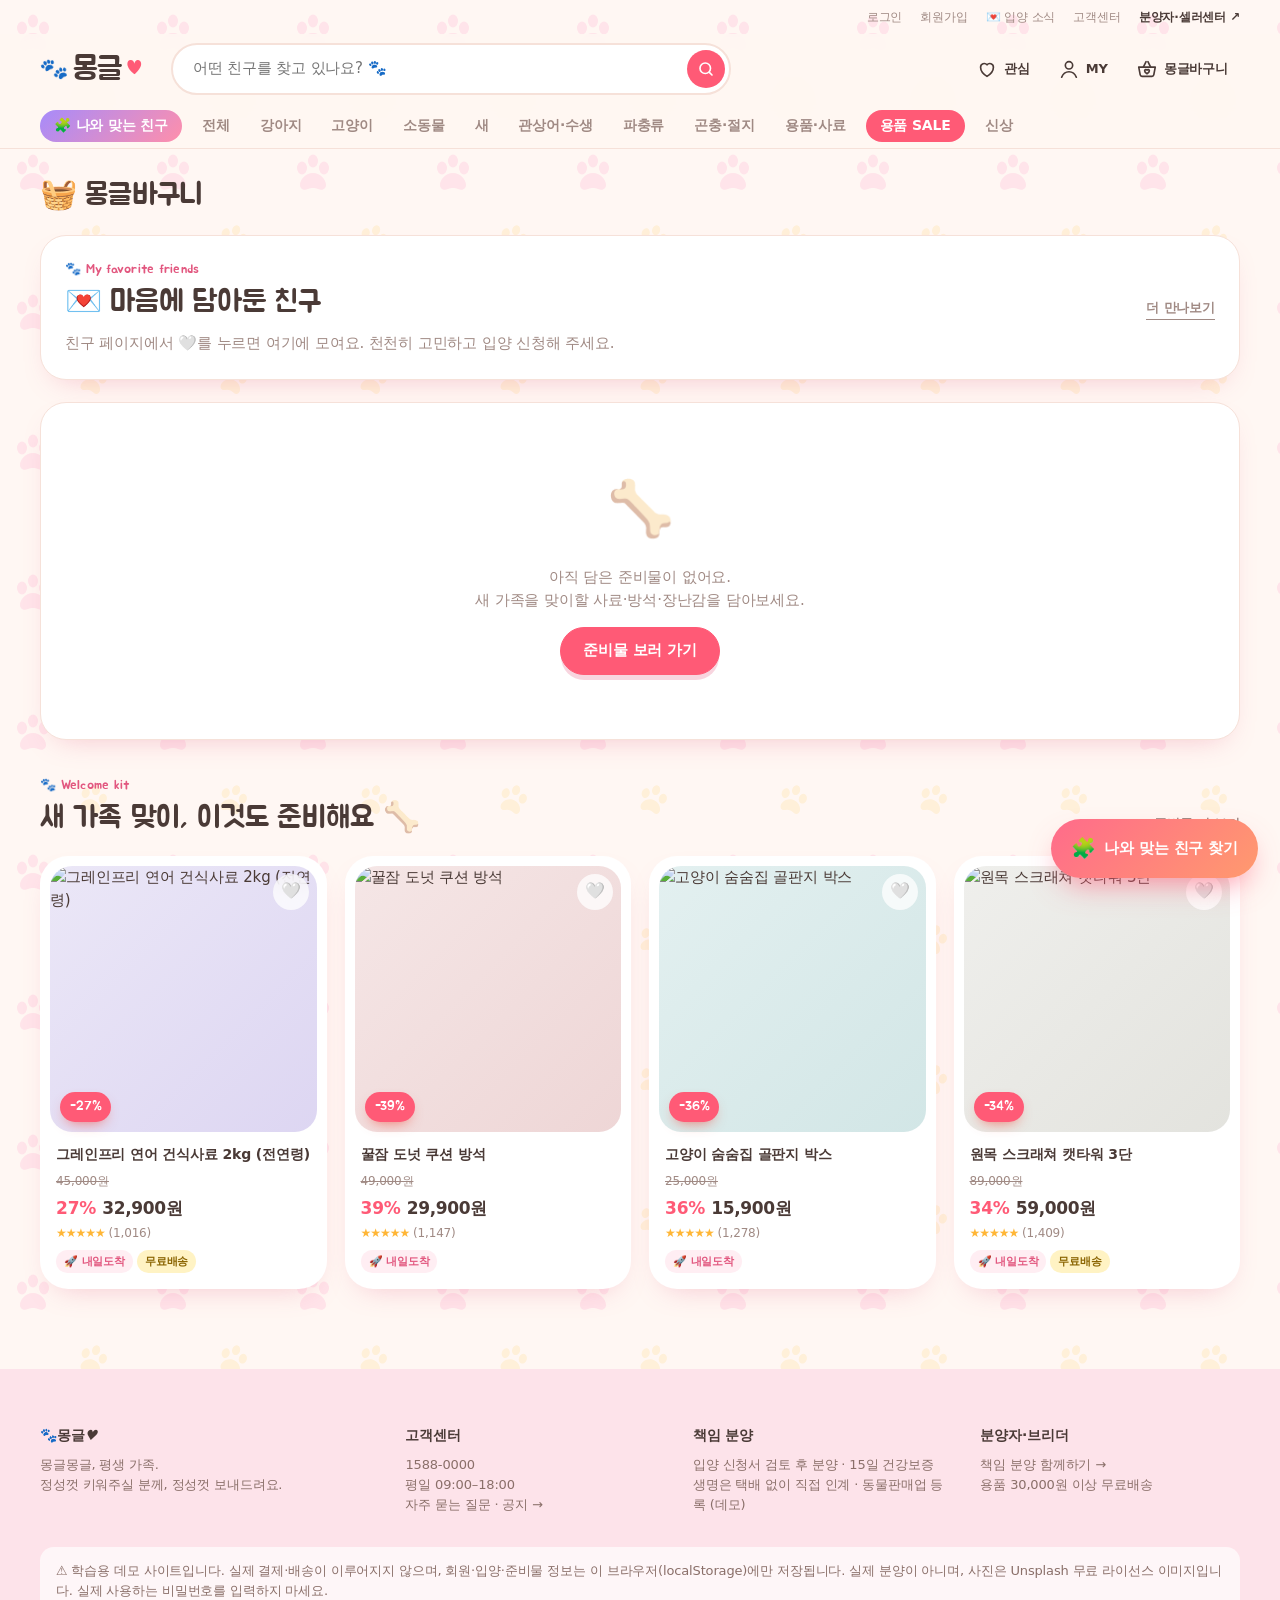
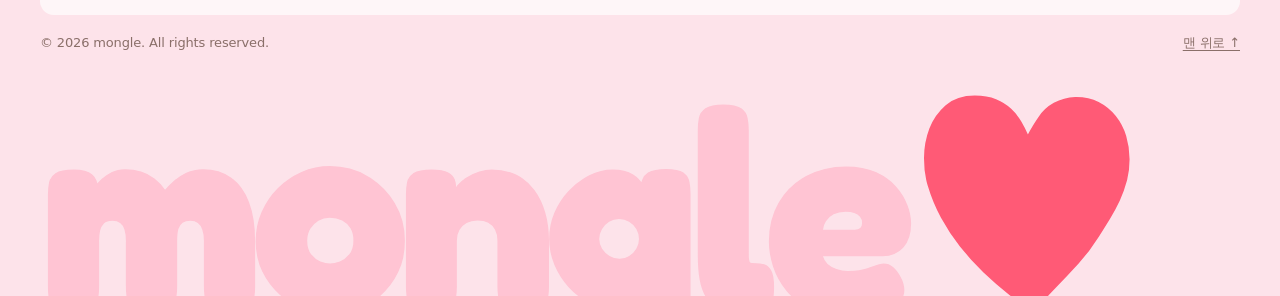
==== cart.html @ 53e582a4 "Reprice all pets within realistic market ranges and explain fees - Set every pet's fee inside a typi" ====
<!doctype html>
<html lang="ko">
<head>
  <meta charset="utf-8">
  <meta name="viewport" content="width=device-width, initial-scale=1">
  <title>몽글바구니 | 몽글</title>
  <meta name="description" content="몽글 — 정성껏 키워주실 가족을 찾는 책임 분양. 건강검진·15일 건강보증, 직접 만나 인계해요.">
  <meta name="theme-color" content="#fff7f3">
  <meta property="og:title" content="몽글 — 몽글몽글, 평생 가족">
  <meta property="og:description" content="건강하게 만나고, 끝까지 책임지는 반려동물 샵.">
  <meta property="og:type" content="website">
  <link rel="icon" href="data:image/svg+xml,%3Csvg xmlns='http://www.w3.org/2000/svg' viewBox='0 0 64 64'%3E%3Crect width='64' height='64' rx='20' fill='%23ffd3df'/%3E%3Cg fill='%23ff5a76'%3E%3Cellipse cx='21' cy='24' rx='5' ry='6.5'/%3E%3Cellipse cx='32' cy='18' rx='5' ry='6.5'/%3E%3Cellipse cx='43' cy='24' rx='5' ry='6.5'/%3E%3Cpath d='M32 30c-9 0-14 8-14 13 0 5 5 6 9 4 2-1 3-1 5-1s3 0 5 1c4 2 9 1 9-4 0-5-5-13-14-13z'/%3E%3C/g%3E%3C/svg%3E">
  <link rel="preconnect" href="https://cdn.jsdelivr.net" crossorigin>
  <link rel="stylesheet" href="https://cdn.jsdelivr.net/gh/orioncactus/pretendard@v1.3.9/dist/web/variable/pretendardvariable-dynamic-subset.min.css">
  <link rel="preconnect" href="https://fonts.googleapis.com">
  <link rel="preconnect" href="https://fonts.gstatic.com" crossorigin>
  <link rel="stylesheet" href="https://fonts.googleapis.com/css2?family=Fredoka:wght@500;600;700&family=Jua&display=swap">
  <link rel="stylesheet" href="css/style.css?v=23">
</head>
<body>
  <div id="header"></div>
  <main class="container" id="app"></main>
  <div id="footer"></div>
  <script src="js/data.js?v=23"></script>
  <script src="js/store.js?v=23"></script>
  <script src="js/auth.js?v=23"></script>
  <script src="js/layout.js?v=23"></script>
  <script src="js/pages/cart.js?v=23"></script>
</body>
</html>
---- css/style.css ----
/* =========================================================
   몽글 — 몽글몽글, 평생 가족
   ========================================================= */
:root {
  --bg: #f6f4ef;
  --surface: #ffffff;
  --surface-2: #eeede8;
  --text: #1f2723;
  --muted: #7a807c;
  --line: #e4e2dc;
  --primary: #1f2723;
  --primary-dark: #2f5a43;
  --primary-soft: #eaf2ec;
  --sage: #cfe3d3;
  --lilac: #e3dcff;
  --hot: #f23d2e;
  --hot-soft: #fff0ec;
  --forest: #2f5a43;
  --accent: #2f5bff;
  --danger: #e5383b;
  --success: #12a150;
  --star: #1f2723;
  --radius: 20px;
  --shadow: 0 1px 2px rgba(0, 0, 0, .04);
  --shadow-lg: 0 24px 60px -20px rgba(0, 0, 0, .25);
  --font: "Pretendard Variable", Pretendard, -apple-system, BlinkMacSystemFont, "Apple SD Gothic Neo", "Malgun Gothic", system-ui, sans-serif;
  --display: "Unbounded", "Pretendard Variable", Pretendard, sans-serif;
  --ease: cubic-bezier(.2, .8, .2, 1);
}

* { box-sizing: border-box; }
html, body { margin: 0; padding: 0; }
html { scroll-behavior: smooth; }
body {
  font-family: var(--font);
  color: var(--text);
  background: var(--bg);
  font-size: 15px;
  line-height: 1.55;
  letter-spacing: -0.01em;
  -webkit-font-smoothing: antialiased;
  overflow-x: clip;
}
::selection { background: var(--sage); color: #000; }
a { color: inherit; text-decoration: none; }
button, input, select, textarea { font: inherit; color: inherit; letter-spacing: inherit; }
button { cursor: pointer; }
img { max-width: 100%; display: block; }
:focus-visible { outline: 2px solid var(--text); outline-offset: 3px; border-radius: 6px; }

.container { max-width: 1240px; margin: 0 auto; padding: 0 20px; }
main.container { padding-top: 24px; padding-bottom: 80px; min-height: 60vh; }
.hidden { display: none !important; }
.muted { color: var(--muted); }
.center { text-align: center; }
.skip { position: absolute; left: -999px; top: 0; background: var(--text); color: #fff; padding: 8px 14px; z-index: 999; border-radius: 0 0 10px 0; }
.skip:focus { left: 0; }
.eyebrow { font-family: var(--display); font-size: 11px; font-weight: 600; letter-spacing: .12em; text-transform: uppercase; color: var(--muted); }

/* ---------------- Topbar & Header ---------------- */
.topbar { font-size: 12px; color: var(--muted); }
.topbar .container { display: flex; justify-content: flex-end; gap: 18px; height: 34px; align-items: center; overflow-x: auto; scrollbar-width: none; white-space: nowrap; }
.topbar .container::-webkit-scrollbar { display: none; }
.topbar a:hover, .topbar button:hover { color: var(--text); }
.topbar button { background: none; border: 0; padding: 0; font-size: 12px; color: inherit; }
.topbar strong { color: var(--text); }
.seller-link { color: var(--text) !important; font-weight: 700; }

.header {
  position: sticky; top: 0; z-index: 50;
  background: rgba(245, 244, 240, .78);
  backdrop-filter: saturate(180%) blur(18px); -webkit-backdrop-filter: saturate(180%) blur(18px);
  border-bottom: 1px solid rgba(0, 0, 0, .06);
}
.header-main { display: flex; align-items: center; gap: 28px; height: 70px; }
.logo { font-family: var(--display); font-size: 26px; font-weight: 800; letter-spacing: -0.04em; white-space: nowrap; line-height: 1; }
.logo i { font-style: normal; color: var(--hot); }
.search { flex: 1; max-width: 560px; display: flex; align-items: center; background: var(--surface); border: 1px solid var(--line); border-radius: 999px; position: relative; transition: border-color .2s, box-shadow .2s; }
.search:focus-within { border-color: var(--text); box-shadow: 0 0 0 4px rgba(0, 0, 0, .05); }
.search input { flex: 1; border: 0; padding: 12px 20px; outline: none; min-width: 0; background: transparent; }
.search input::-webkit-search-cancel-button { display: none; }
.search button[type=submit] { border: 0; background: var(--text); color: #fff; width: 38px; height: 38px; border-radius: 50%; margin-right: 4px; display: flex; align-items: center; justify-content: center; flex-shrink: 0; transition: transform .2s var(--ease), background .2s; }
.search button[type=submit]:hover { background: var(--sage); color: #000; transform: rotate(-12deg); }
.header-icons { display: flex; gap: 4px; margin-left: auto; }
.header-icons a { display: flex; align-items: center; gap: 6px; font-size: 13px; font-weight: 600; position: relative; padding: 9px 12px; border-radius: 999px; transition: background .2s; }
.header-icons a:hover { background: var(--surface-2); }
.header-icons svg { width: 22px; height: 22px; }
.badge-count {
  position: absolute; top: 2px; left: 26px; background: var(--sage); color: #000;
  font-size: 10px; font-weight: 800; border-radius: 999px; min-width: 18px; height: 18px;
  display: flex; align-items: center; justify-content: center; padding: 0 5px; border: 2px solid var(--bg);
}
.catnav .container { display: flex; gap: 2px; overflow-x: auto; scrollbar-width: none; }
.catnav .container::-webkit-scrollbar { display: none; }
.catnav a { padding: 11px 14px; white-space: nowrap; font-weight: 600; font-size: 14px; color: var(--muted); position: relative; transition: color .2s; }
.catnav a::after { content: ''; position: absolute; left: 14px; right: 14px; bottom: 0; height: 2px; background: var(--text); transform: scaleX(0); transition: transform .25s var(--ease); }
.catnav a:hover, .catnav a.active { color: var(--text); }
.catnav a.active::after, .catnav a:hover::after { transform: scaleX(1); }
.catnav a.hot { color: #fff; background: var(--hot); border-radius: 999px; margin: 6px 4px; padding: 5px 14px; }
.catnav a.hot::after { display: none; }
.catnav a.hot:hover, .catnav a.hot.active { color: #fff; background: #d42f21; }

/* 검색 자동완성 */
.suggest { position: absolute; top: calc(100% + 8px); left: 0; right: 0; background: var(--surface); border: 1px solid var(--line); border-radius: 18px; box-shadow: var(--shadow-lg); z-index: 60; padding: 8px; max-height: 380px; overflow-y: auto; }
.suggest-head { display: flex; justify-content: space-between; padding: 6px 12px; font-size: 12px; color: var(--muted); }
.suggest-head button, .suggest-item button { border: 0; background: none; color: var(--muted); font-size: 12px; padding: 0 4px; }
.suggest-item { display: flex; justify-content: space-between; align-items: center; padding: 10px 12px; font-size: 14px; cursor: pointer; gap: 10px; border-radius: 10px; }
.suggest-item:hover, .suggest-item.active { background: var(--surface-2); }
.suggest-item b { background: var(--sage); font-weight: 700; }

/* ---------------- Marquee ---------------- */
.marquee { background: #1f2723; color: var(--sage); overflow: hidden; white-space: nowrap; font-family: var(--display); font-size: 12px; font-weight: 600; letter-spacing: .04em; padding: 9px 0; }
.marquee-track { display: inline-flex; gap: 40px; padding-right: 40px; animation: marquee 32s linear infinite; }
.marquee:hover .marquee-track { animation-play-state: paused; }
@keyframes marquee { to { transform: translateX(-50%); } }

/* ---------------- Footer ---------------- */
.footer { background: #1f2723; color: #a3a19b; padding: 56px 0 0; font-size: 13px; overflow: hidden; }
.footer strong { color: #fff; font-size: 14px; display: block; margin-bottom: 8px; }
.footer a:hover { color: var(--sage); }
.footer-cols { display: grid; grid-template-columns: 1.3fr 1fr 1fr 1fr; gap: 28px; }
.footer .notice { margin-top: 32px; padding: 14px 16px; background: #18201c; border-radius: 14px; color: #8c918d; }
.footer-bottom { display: flex; justify-content: space-between; margin-top: 18px; gap: 10px; flex-wrap: wrap; }
.footer .link-btn { color: #a3a19b; }
.wordmark { font-family: var(--display); font-weight: 800; font-size: clamp(90px, 22vw, 300px); line-height: .8; letter-spacing: -0.06em; color: #2a3430; margin: 40px 0 -0.08em; user-select: none; white-space: nowrap; }
.wordmark i { font-style: normal; color: var(--sage); }

/* ---------------- Buttons & forms ---------------- */
.btn {
  display: inline-flex; align-items: center; justify-content: center; gap: 6px;
  padding: 11px 22px; border-radius: 999px; border: 1px solid var(--line); background: var(--surface);
  font-weight: 700; transition: background .2s, border-color .2s, color .2s, transform .15s var(--ease); white-space: nowrap;
}
.btn:hover { border-color: var(--text); }
.btn:active { transform: scale(.97); }
.btn-primary { background: var(--text); border-color: var(--text); color: #fff; }
.btn-primary:hover { background: var(--forest); border-color: var(--forest); color: #fff; }
.btn-outline { border-color: var(--text); color: var(--text); background: transparent; }
.btn-outline:hover { background: var(--text); color: #fff; }
.btn-sage { background: var(--sage); border-color: var(--sage); color: #000; }
.btn-sage:hover { background: #fff; border-color: #fff; }
.btn-lg { padding: 16px 28px; font-size: 16px; }
.btn-sm { padding: 7px 14px; font-size: 13px; }
.btn-block { width: 100%; }
.btn:disabled { opacity: .35; cursor: not-allowed; transform: none; }
.btn-primary:disabled:hover { background: var(--text); color: #fff; border-color: var(--text); }

.field { margin-bottom: 16px; }
.field label { display: block; font-weight: 600; font-size: 13px; margin-bottom: 7px; }
.input, .select, textarea.input {
  width: 100%; padding: 13px 16px; border: 1px solid var(--line); border-radius: 14px; background: var(--surface); outline: none; transition: border-color .2s, box-shadow .2s;
}
.input:focus, .select:focus { border-color: var(--text); box-shadow: 0 0 0 4px rgba(0, 0, 0, .05); }
.input.invalid { border-color: var(--danger); }
.select { appearance: none; background-image: url("data:image/svg+xml,%3Csvg xmlns='http://www.w3.org/2000/svg' width='12' height='8' fill='none'%3E%3Cpath d='M1 1.5l5 5 5-5' stroke='%231f2723' stroke-width='1.6' stroke-linecap='round' stroke-linejoin='round'/%3E%3C/svg%3E"); background-repeat: no-repeat; background-position: right 16px center; padding-right: 40px; }
.error-text { color: var(--danger); font-size: 13px; margin-top: 5px; }
.error-text:empty { margin: 0; }
.success-text { color: var(--success); font-size: 13px; margin-top: 5px; }
.row { display: flex; gap: 10px; }
.row > * { flex: 1; }
.check { display: flex; align-items: center; gap: 9px; cursor: pointer; }
.check input { width: 18px; height: 18px; accent-color: var(--text); flex-shrink: 0; }
.link-btn { background: none; border: 0; padding: 0; color: var(--muted); font-size: 13px; text-decoration: underline; text-underline-offset: 3px; }
.link-btn:hover { color: var(--text); }

.card { background: var(--surface); border-radius: var(--radius); border: 1px solid var(--line); padding: 24px; }
.section { margin-top: 64px; }
.section-head { display: flex; justify-content: space-between; align-items: end; margin-bottom: 20px; gap: 12px; }
.section-head h2 { margin: 4px 0 0; font-size: 28px; font-weight: 800; letter-spacing: -0.04em; line-height: 1.2; }
.section-head a { font-size: 13px; font-weight: 600; color: var(--muted); border-bottom: 1px solid currentColor; padding-bottom: 1px; white-space: nowrap; }
.section-head a:hover { color: var(--text); }
h1.page-title { font-size: 30px; font-weight: 800; letter-spacing: -0.04em; margin: 4px 0 22px; line-height: 1.2; }

/* ---------------- Home: Bento hero ---------------- */
.bento { display: grid; grid-template-columns: 1.7fr 1fr; grid-template-rows: 1fr 1fr; gap: 14px; min-height: 480px; }
.bento > * { border-radius: 28px; padding: 32px; position: relative; overflow: hidden; display: flex; flex-direction: column; justify-content: space-between; transition: transform .35s var(--ease); }
.bento > a:hover { transform: translateY(-4px); }
.bento-main { grid-row: span 2; background: #1f2723; color: #fff; padding: 44px; }
.bento-main h1 { font-size: clamp(40px, 5.4vw, 74px); line-height: 1.02; letter-spacing: -0.055em; font-weight: 800; margin: 18px 0 0; position: relative; z-index: 1; }
.bento-main h1 mark { background: none; color: var(--sage); }
.bento-main p { color: #a3a19b; margin: 16px 0 28px; max-width: 360px; position: relative; z-index: 1; }
.bento-main .eyebrow { color: var(--sage); position: relative; z-index: 1; }
.bento-main .cta { display: flex; gap: 10px; flex-wrap: wrap; position: relative; z-index: 1; }
.bento-main .btn-outline { color: #fff; border-color: #444; }
.bento-main .btn-outline:hover { background: #fff; color: #000; border-color: #fff; }
.floaters { position: absolute; right: 30px; top: 40px; bottom: 40px; width: 42%; pointer-events: none; }
.floaters span { position: absolute; font-size: 74px; filter: drop-shadow(0 18px 30px rgba(0,0,0,.5)); animation: float 6s ease-in-out infinite; }
.floaters span:nth-child(1) { top: 2%; right: 8%; font-size: 96px; }
.floaters span:nth-child(2) { top: 38%; right: 46%; animation-delay: -2s; }
.floaters span:nth-child(3) { bottom: 4%; right: 6%; font-size: 84px; animation-delay: -4s; }
.floaters span:nth-child(4) { top: 8%; right: 60%; font-size: 48px; animation-delay: -1s; opacity: .8; }
@keyframes float { 0%, 100% { transform: translateY(0) rotate(-4deg); } 50% { transform: translateY(-16px) rotate(4deg); } }
.bento-sale { background: var(--hot); color: #fff; }
.bento-sale h3 { font-size: 34px !important; }
.bento-sale .arrow { background: #fff !important; color: var(--hot) !important; }
.bento-sale .eyebrow { opacity: .9 !important; }
.bento-lilac { background: var(--sage); color: #1f2723; }
.bento h3 { font-size: 30px; line-height: 1.1; letter-spacing: -0.045em; margin: 10px 0 0; font-weight: 800; }
.bento .eyebrow { color: inherit; opacity: .7; }
.bento .arrow { width: 44px; height: 44px; border-radius: 50%; background: #000; color: #fff; display: flex; align-items: center; justify-content: center; font-size: 20px; align-self: flex-end; transition: transform .3s var(--ease); }
.bento > a:hover .arrow { transform: rotate(-45deg); }
.bento .big-emoji { position: absolute; right: 22px; top: 18px; font-size: 64px; transform: rotate(10deg); }

/* Category chips */
.cat-grid { display: grid; grid-template-columns: repeat(6, 1fr); gap: 12px; }
.cat-item { text-align: center; padding: 6px 0; }
.cat-item .ico { width: 84px; height: 84px; margin: 0 auto; border-radius: 50%; background: var(--surface); border: 1px solid var(--line); display: flex; align-items: center; justify-content: center; font-size: 38px; transition: transform .3s var(--ease), background .3s; }
.cat-item:hover .ico { transform: translateY(-4px) rotate(-6deg); background: var(--sage); border-color: var(--sage); }
.cat-item div { font-weight: 600; font-size: 14px; margin-top: 10px; }

.countdown { font-family: var(--display); font-size: 13px; font-weight: 600; background: var(--hot); color: #fff; padding: 6px 12px; border-radius: 999px; display: inline-flex; gap: 6px; align-items: center; font-variant-numeric: tabular-nums; white-space: nowrap; }

/* Seller CTA */
.cta-band { background: #1f2723; color: #fff; border-radius: 28px; padding: 40px 44px; display: flex; justify-content: space-between; align-items: center; gap: 20px; flex-wrap: wrap; position: relative; overflow: hidden; }
.cta-band h3 { font-size: 30px; letter-spacing: -0.045em; line-height: 1.15; margin: 8px 0 6px; }
.cta-band h3 mark { background: none; color: var(--sage); }
.cta-band p { margin: 0; color: #a3a19b; }
.cta-band .eyebrow { color: var(--sage); }

/* ---------------- Product card ---------------- */
.grid { display: grid; grid-template-columns: repeat(4, 1fr); gap: 28px 16px; }
.grid.cols-5 { grid-template-columns: repeat(5, 1fr); }
.pcard { display: flex; flex-direction: column; position: relative; }
.thumb { aspect-ratio: 1 / 1; display: flex; align-items: center; justify-content: center; position: relative; overflow: hidden; border-radius: 18px; }
.thumb .emoji { font-size: 76px; filter: drop-shadow(0 14px 18px rgba(0,0,0,.14)); transition: transform .5s var(--ease); }
.thumb img { width: 100%; height: 100%; object-fit: cover; transition: transform .6s var(--ease); }
.pcard:hover .thumb .emoji { transform: scale(1.12) rotate(-5deg); }
.pcard:hover .thumb img { transform: scale(1.06); }
.thumb.lg { border-radius: 28px; }
.thumb.lg .emoji { font-size: 200px; }
.thumb.sm { border-radius: 12px; }
.thumb.sm .emoji { font-size: 34px; }
.pcard .info { padding: 12px 2px 0; display: flex; flex-direction: column; gap: 3px; flex: 1; }
.pcard .name { font-size: 14px; color: #3a3935; display: -webkit-box; -webkit-line-clamp: 2; -webkit-box-orient: vertical; overflow: hidden; min-height: 43px; }
.price-line { display: flex; align-items: baseline; gap: 6px; flex-wrap: wrap; }
.discount { color: var(--hot); font-weight: 800; }
.price { font-weight: 800; font-size: 17px; letter-spacing: -0.02em; }
.origin { color: var(--muted); text-decoration: line-through; font-size: 12px; }
.origin-space { height: 18px; }
.rating { font-size: 12px; color: var(--muted); }
.rating .stars { color: var(--star); letter-spacing: -1px; }
.tags { display: flex; gap: 4px; flex-wrap: wrap; margin-top: 4px; }
.tag { font-size: 11px; font-weight: 700; padding: 3px 8px; border-radius: 999px; background: var(--surface-2); color: #3a3935; }
.tag-fast { background: #1f2723; color: var(--sage); }
.tag-free { background: var(--surface-2); color: #3a3935; }
.tag-low { background: #ffe7e2; color: var(--hot); }
.tag-seller { background: var(--lilac); color: #3b2c8f; }
.seller-name { font-size: 12px; color: var(--muted); }
.wish-btn {
  position: absolute; top: 10px; right: 10px; z-index: 2; width: 36px; height: 36px; border-radius: 50%;
  border: 0; background: rgba(255,255,255,.75); backdrop-filter: blur(8px); -webkit-backdrop-filter: blur(8px); font-size: 16px;
  transition: transform .2s var(--ease); display: flex; align-items: center; justify-content: center;
}
.wish-btn:hover { transform: scale(1.12); }
.rank { position: absolute; top: 10px; left: 10px; z-index: 2; font-family: var(--display); font-weight: 800; font-size: 15px; width: 34px; height: 34px; border-radius: 10px; background: #1f2723; color: #fff; display: flex; align-items: center; justify-content: center; }
.rank.top { background: var(--hot); color: #fff; }
.soldout-cover { position: absolute; inset: 0; background: rgba(14, 14, 14, .5); color: #fff; font-weight: 800; font-size: 15px; display: flex; align-items: center; justify-content: center; letter-spacing: .02em; }
.thumb.sm .soldout-cover { font-size: 10px; }
.pcard.is-soldout .price { color: var(--muted); }
.cart-item.is-soldout .thumb { filter: grayscale(1); }

/* ---------------- Product list ---------------- */
.list-layout { display: grid; grid-template-columns: 230px 1fr; gap: 32px; align-items: start; }
.filters { position: sticky; top: 130px; padding: 20px; }
.filters summary { display: none; font-weight: 700; cursor: pointer; }
.filters h3 { font-size: 13px; margin: 0 0 10px; }
.filters .group { padding: 16px 0; border-bottom: 1px solid var(--line); }
.filters .group:first-of-type { padding-top: 0; }
.filters .group:last-child { border-bottom: 0; padding-bottom: 0; }
.filters a.cat { display: block; padding: 6px 10px; margin: 0 -10px; font-size: 14px; border-radius: 10px; color: #3a3935; }
.filters a.cat:hover { background: var(--surface-2); }
.filters a.cat.active { background: var(--text); color: #fff; font-weight: 700; }
.toolbar { display: flex; justify-content: space-between; align-items: center; margin-bottom: 18px; gap: 10px; flex-wrap: wrap; }
.sort-tabs { display: flex; gap: 4px; flex-wrap: wrap; }
.sort-tabs button { border: 1px solid transparent; background: none; padding: 7px 13px; font-size: 13px; font-weight: 600; color: var(--muted); border-radius: 999px; transition: all .2s; }
.sort-tabs button:hover { color: var(--text); }
.sort-tabs button.active { color: #fff; background: var(--text); }
.empty { text-align: center; padding: 64px 20px; color: var(--muted); }
.empty .ico { font-size: 54px; margin-bottom: 6px; }
.load-more { display: flex; margin: 36px auto 0; min-width: 240px; }

/* ---------------- Product detail ---------------- */
.detail { display: grid; grid-template-columns: 1.05fr 1fr; gap: 48px; }
.detail > div:first-child { position: sticky; top: 130px; align-self: start; }
.breadcrumb { font-size: 13px; color: var(--muted); margin-bottom: 16px; }
.breadcrumb a:hover { color: var(--text); }
.detail h1 { font-size: 30px; font-weight: 800; letter-spacing: -0.045em; margin: 12px 0 10px; line-height: 1.25; }
.detail .price { font-size: 34px; }
.detail .discount { font-size: 28px; }
.ship-box { background: var(--surface); border: 1px solid var(--line); border-radius: 18px; margin: 22px 0; padding: 18px 20px; font-size: 14px; display: grid; grid-template-columns: 70px 1fr; gap: 8px 12px; }
.ship-box dt { color: var(--muted); }
.ship-box dd { margin: 0; }
.qty { display: inline-flex; align-items: center; border: 1px solid var(--line); border-radius: 999px; overflow: hidden; background: var(--surface); }
.qty button { border: 0; background: transparent; width: 38px; height: 38px; font-size: 17px; }
.qty button:hover { background: var(--surface-2); }
.qty input { width: 40px; border: 0; text-align: center; outline: none; font-weight: 700; background: transparent; }
.total-line { display: flex; justify-content: space-between; align-items: baseline; margin: 22px 0; padding-top: 18px; border-top: 1px dashed var(--line); }
.total-line strong { font-size: 28px; letter-spacing: -0.03em; }
.actions { display: grid; grid-template-columns: 56px 1fr 1fr; gap: 8px; }
.actions .btn { padding-left: 10px; padding-right: 10px; }
.tabs { display: flex; margin-top: 64px; position: sticky; top: 112px; background: rgba(245, 244, 240, .85); backdrop-filter: blur(14px); -webkit-backdrop-filter: blur(14px); z-index: 5; border-bottom: 1px solid var(--line); }
.tabs button { flex: 1; border: 0; background: none; padding: 16px 6px; font-weight: 700; color: var(--muted); position: relative; }
.tabs button.active { color: var(--text); }
.tabs button.active::after { content: ''; position: absolute; left: 20%; right: 20%; bottom: -1px; height: 2px; background: var(--text); }
.tab-panel { padding: 28px 0; }
.review { padding: 18px 0; border-bottom: 1px solid var(--line); }
.review:last-child { border-bottom: 0; }
.review .meta { font-size: 12px; color: var(--muted); }
.review-summary { display: flex; gap: 36px; align-items: center; margin-bottom: 16px; padding-bottom: 20px; border-bottom: 1px solid var(--line); }
.review-summary .big { font-family: var(--display); font-size: 52px; font-weight: 700; line-height: 1; letter-spacing: -0.04em; }
.bar { display: flex; align-items: center; gap: 10px; font-size: 12px; margin: 3px 0; }
.bar .track { width: 200px; height: 6px; background: var(--surface-2); border-radius: 3px; overflow: hidden; }
.bar .fill { height: 100%; background: var(--text); border-radius: 3px; }
.qna { padding: 16px 0; border-bottom: 1px solid var(--line); }
.qna .a { background: var(--bg); border-radius: 14px; padding: 12px 14px; margin-top: 10px; font-size: 14px; }

/* ---------------- Cart & checkout ---------------- */
.cart-layout { display: grid; grid-template-columns: 1fr 360px; gap: 24px; align-items: start; }
.cart-head { display: flex; justify-content: space-between; align-items: center; padding-bottom: 14px; border-bottom: 1px solid var(--line); flex-wrap: wrap; gap: 8px; }
.cart-item { display: grid; grid-template-columns: 22px 96px 1fr auto; gap: 16px; padding: 18px 0; border-bottom: 1px solid var(--line); align-items: center; }
.cart-item:last-child { border-bottom: 0; }
.cart-item .thumb { width: 96px; }
.cart-item .thumb .emoji { font-size: 42px; }
.cart-item .opt { font-size: 13px; color: var(--muted); }
.cart-item .right { text-align: right; display: flex; flex-direction: column; gap: 8px; align-items: flex-end; }
.summary { position: sticky; top: 130px; }
.summary h3 { margin: 0 0 16px; font-size: 18px; letter-spacing: -0.03em; }
.sum-row { display: flex; justify-content: space-between; padding: 6px 0; font-size: 14px; }
.sum-row span:first-child { color: var(--muted); }
.sum-row.total { border-top: 1px solid var(--line); margin-top: 10px; padding-top: 16px; font-size: 15px; font-weight: 800; align-items: baseline; }
.sum-row.total span:first-child { color: var(--text); }
.sum-row.total span:last-child { font-size: 26px; letter-spacing: -0.03em; }
.free-hint { font-size: 13px; background: var(--primary-soft); color: var(--primary-dark); padding: 10px 14px; border-radius: 12px; margin: 10px 0; }
.co-section { margin-bottom: 14px; }
.co-section h2 { font-size: 18px; margin: 0 0 16px; letter-spacing: -0.03em; }
.co-item { display: grid; grid-template-columns: 60px 1fr auto; gap: 14px; align-items: center; padding: 12px 0; border-bottom: 1px solid var(--line); }
.co-item:last-child { border-bottom: 0; }
.co-item .thumb { width: 60px; }
.co-item .thumb .emoji { font-size: 28px; }
.pay-methods { display: grid; grid-template-columns: repeat(4, 1fr); gap: 8px; }
.pay-methods label { border: 1px solid var(--line); border-radius: 16px; padding: 14px 6px; text-align: center; cursor: pointer; font-weight: 600; font-size: 13px; transition: all .2s; position: relative; }
.pay-methods label:hover { border-color: var(--text); }
.pay-methods input { position: absolute; opacity: 0; pointer-events: none; }
.pay-methods label:has(input:checked) { border-color: var(--text); background: var(--text); color: #fff; }
.pay-methods label:has(input:focus-visible) { outline: 2px solid var(--text); outline-offset: 2px; }
.demo-note { font-size: 13px; color: var(--muted); background: var(--bg); padding: 12px 14px; border-radius: 12px; margin-top: 12px; }
.coupon-row, .point-row { display: flex; gap: 8px; align-items: center; }
.coupon-row .input, .point-row .input { flex: 1; }

/* ---------------- Auth ---------------- */
.auth-box { max-width: 440px; margin: 24px auto; }
.auth-box > .logo { text-align: center; display: block; margin-bottom: 26px; font-size: 40px; }
.auth-links { display: flex; justify-content: center; gap: 14px; margin-top: 18px; font-size: 14px; color: var(--muted); }
.auth-links a { color: var(--text); font-weight: 700; border-bottom: 1px solid currentColor; }
.terms { border: 1px solid var(--line); border-radius: 16px; padding: 14px 16px; display: flex; flex-direction: column; gap: 9px; font-size: 14px; }
.terms .all { font-weight: 700; padding-bottom: 10px; border-bottom: 1px solid var(--line); }

/* ---------------- Complete / mypage / seller ---------------- */
.complete { max-width: 640px; margin: 0 auto; text-align: center; }
.complete .ico { font-size: 72px; animation: float 3s ease-in-out infinite; }
.complete h1 { font-size: 32px; letter-spacing: -0.045em; }
.complete .card { text-align: left; margin-top: 16px; }
.my-layout { display: grid; grid-template-columns: 230px 1fr; gap: 24px; align-items: start; }
.my-menu { padding: 18px; }
.my-menu .profile { padding: 4px 4px 16px; border-bottom: 1px solid var(--line); margin-bottom: 8px; }
.my-menu .profile strong { font-size: 19px; letter-spacing: -0.03em; }
.my-menu button { display: flex; align-items: center; gap: 4px; width: 100%; text-align: left; border: 0; background: none; padding: 10px 12px; font-size: 14px; font-weight: 600; border-radius: 12px; color: #3a3935; }
.my-menu button:hover { background: var(--surface-2); }
.my-menu button.active { background: var(--text); color: #fff; }
.my-menu .badge-count { position: static; border: 0; margin-left: auto; display: inline-flex !important; }
.my-menu hr { border: 0; border-top: 1px solid var(--line); margin: 10px 0; }
.order { border: 1px solid var(--line); border-radius: 18px; padding: 18px 20px; margin-bottom: 14px; background: var(--surface); }
.order-head { display: flex; justify-content: space-between; align-items: center; margin-bottom: 8px; flex-wrap: wrap; gap: 8px; }
.status { font-size: 11px; font-weight: 700; padding: 4px 10px; border-radius: 999px; background: var(--surface-2); white-space: nowrap; display: inline-block; }
.status.s-결제완료 { background: #e3e9ff; color: var(--accent); }
.status.s-배송준비중 { background: #fff3cf; color: #9a6700; }
.status.s-배송중 { background: var(--lilac); color: #3b2c8f; }
.status.s-배송완료 { background: var(--sage); color: #000; }
.status.s-구매확정 { background: #1f2723; color: #fff; }
.status.s-주문취소 { background: #ffe7e2; color: var(--danger); }
.item-actions { display: flex; gap: 6px; flex-wrap: wrap; justify-content: flex-end; margin-top: 6px; }
.info-table { width: 100%; border-collapse: collapse; font-size: 14px; }
.info-table th { text-align: left; width: 120px; color: var(--muted); font-weight: 500; padding: 9px 0; vertical-align: top; }
.info-table td { padding: 9px 0; }
.timeline { display: flex; justify-content: space-between; margin: 10px 0 4px; position: relative; }
.timeline::before { content: ''; position: absolute; top: 14px; left: 10%; right: 10%; height: 2px; background: var(--line); }
.timeline .step { flex: 1; text-align: center; font-size: 12px; color: var(--muted); position: relative; }
.timeline .dot { width: 30px; height: 30px; border-radius: 50%; background: var(--surface-2); margin: 0 auto 8px; display: flex; align-items: center; justify-content: center; color: var(--muted); font-size: 12px; font-weight: 800; border: 4px solid var(--surface); }
.timeline .step.done .dot { background: var(--text); color: var(--sage); }
.timeline .step.done { color: var(--text); font-weight: 700; }

.seller-top { background: #1f2723; color: #fff; border-radius: 28px; padding: 30px 32px; margin-bottom: 20px; position: relative; overflow: hidden; }
.seller-top::after { content: ''; position: absolute; width: 150px; height: 150px; border-radius: 50%; background: var(--sage); right: -50px; top: -70px; }
.seller-top h1 { margin: 6px 0 4px; font-size: 26px; letter-spacing: -0.045em; position: relative; z-index: 1; }
.seller-top > div { color: #a3a19b; position: relative; z-index: 1; }
.seller-top .eyebrow { color: var(--sage); position: relative; z-index: 1; }
.stats { display: grid; grid-template-columns: repeat(4, 1fr); gap: 12px; margin-bottom: 20px; }
.stat { background: var(--bg); border-radius: 18px; padding: 18px; }
.stat .label { font-size: 12px; color: var(--muted); font-weight: 600; }
.stat .value { font-size: 24px; font-weight: 800; margin-top: 6px; letter-spacing: -0.03em; }
.table-wrap { overflow-x: auto; }
.table { width: 100%; border-collapse: collapse; font-size: 14px; min-width: 640px; }
.table th { text-align: left; padding: 10px; font-weight: 600; color: var(--muted); white-space: nowrap; font-size: 12px; border-bottom: 1px solid var(--line); }
.table td { padding: 12px 10px; border-bottom: 1px solid var(--line); vertical-align: middle; }
.table .thumb { width: 52px; }
.table .thumb .emoji { font-size: 24px; }
.img-preview { width: 150px; border-radius: 14px; }
.form-grid { display: grid; grid-template-columns: 1fr 1fr; gap: 0 16px; }
.form-grid .full { grid-column: 1 / -1; }
.chip { display: inline-block; font-size: 11px; font-weight: 700; padding: 3px 9px; border-radius: 999px; background: var(--surface-2); }
.chip.on { background: var(--sage); color: #000; }
.chip.off { background: #ffe7e2; color: var(--danger); }

/* ---------------- Toast & modal ---------------- */
.toast {
  position: fixed; left: 50%; bottom: 28px; transform: translate(-50%, 20px) scale(.96); background: #1f2723; color: #fff;
  padding: 13px 22px; border-radius: 999px; font-size: 14px; font-weight: 500; opacity: 0; transition: all .3s var(--ease); z-index: 1000; pointer-events: none;
  width: max-content; max-width: calc(100vw - 32px); text-align: center; box-shadow: var(--shadow-lg);
}
.toast.show { opacity: 1; transform: translate(-50%, 0) scale(1); }
.toast a { color: var(--sage); font-weight: 700; margin-left: 8px; pointer-events: auto; }
.modal-wrap { position: fixed; inset: 0; background: rgba(14,14,14,.4); backdrop-filter: blur(6px); -webkit-backdrop-filter: blur(6px); z-index: 900; display: flex; align-items: center; justify-content: center; padding: 16px; animation: fade .2s ease; }
.modal { background: var(--surface); border-radius: 26px; padding: 26px; width: 100%; max-width: 460px; max-height: 90vh; overflow-y: auto; box-shadow: var(--shadow-lg); animation: pop .3s var(--ease); }
.modal h3 { margin: 0 0 16px; font-size: 20px; letter-spacing: -0.03em; }
.modal-actions { display: flex; gap: 8px; justify-content: flex-end; margin-top: 20px; }
@keyframes fade { from { opacity: 0; } }
@keyframes pop { from { transform: translateY(14px) scale(.97); opacity: 0; } }
.star-input { display: flex; gap: 4px; font-size: 34px; }
.star-input button { border: 0; background: none; color: #d9d7d0; padding: 0; line-height: 1; transition: transform .15s; }
.star-input button:hover { transform: scale(1.15); }
.star-input button.on { color: var(--text); }

/* 등장 애니메이션 */
.reveal { animation: rise .7s var(--ease) both; }
@keyframes rise { from { opacity: 0; transform: translateY(18px); } }
/* ---------------- v4: 세일 강조 · 쿠폰 · 알림 · 배송지 · 반품 · 고객센터 ---------------- */
.thumb-wrap { position: relative; }
.sale-badge { position: absolute; left: 10px; bottom: 10px; z-index: 2; background: var(--hot); color: #fff; font-family: var(--display); font-weight: 700; font-size: 13px; padding: 5px 10px; border-radius: 10px; letter-spacing: -0.02em; box-shadow: 0 6px 14px -6px rgba(242, 61, 46, .7); }
.pcard .discount { font-size: 17px; }

.timedeal { background: var(--hot); color: #fff; border-radius: 28px; padding: 28px 34px; display: grid; grid-template-columns: 1fr auto; gap: 18px 28px; align-items: center; position: relative; overflow: hidden; }
.timedeal::before { content: 'SALE'; position: absolute; right: -10px; bottom: -40px; font-family: var(--display); font-weight: 800; font-size: 150px; letter-spacing: -0.06em; color: rgba(255, 255, 255, .12); pointer-events: none; }
.timedeal .eyebrow { color: #fff; opacity: .9; }
.timedeal h2 { margin: 6px 0 4px; font-size: 32px; font-weight: 800; letter-spacing: -0.045em; line-height: 1.15; }
.timedeal p { margin: 0; opacity: .92; }
.timedeal .td-right { display: flex; flex-direction: column; gap: 10px; align-items: flex-end; position: relative; z-index: 1; }
.timedeal .td-clock { font-family: var(--display); font-size: 30px; font-weight: 700; font-variant-numeric: tabular-nums; background: rgba(0, 0, 0, .16); padding: 8px 16px; border-radius: 16px; letter-spacing: .02em; }
.btn-white { background: #fff; border-color: #fff; color: var(--hot); }
.btn-white:hover { background: #1f2723; border-color: #1f2723; color: #fff; }
.timedeal .btn-white:disabled, .timedeal .btn-white:disabled:hover { opacity: 1; background: rgba(0, 0, 0, .18); border-color: transparent; color: #fff; }

.coupon-strip { display: flex; gap: 12px; overflow-x: auto; padding-bottom: 4px; scrollbar-width: thin; }
.coupon { flex: 0 0 auto; min-width: 230px; display: flex; border-radius: 16px; background: var(--surface); border: 1px solid var(--line); overflow: hidden; }
.coupon .c-val { background: var(--hot-soft); color: var(--hot); font-family: var(--display); font-weight: 800; font-size: 20px; padding: 16px; display: flex; align-items: center; justify-content: center; min-width: 96px; border-right: 2px dashed var(--line); letter-spacing: -0.03em; }
.coupon .c-body { padding: 12px 14px; display: flex; flex-direction: column; gap: 4px; justify-content: center; font-size: 13px; flex: 1; }
.coupon .c-body strong { font-size: 14px; }
.coupon.used { opacity: .45; }
.coupon-list { display: grid; grid-template-columns: repeat(auto-fill, minmax(260px, 1fr)); gap: 12px; }

.noti-wrap { position: relative; }
.noti-panel { position: absolute; right: 0; top: calc(100% + 8px); width: 340px; max-width: calc(100vw - 32px); background: var(--surface); border: 1px solid var(--line); border-radius: 18px; box-shadow: var(--shadow-lg); z-index: 70; padding: 8px; max-height: 420px; overflow-y: auto; }
.noti-panel .n-head { display: flex; justify-content: space-between; padding: 6px 10px 8px; font-size: 13px; font-weight: 700; }
.noti-item { display: block; padding: 10px 12px; border-radius: 12px; font-size: 13px; line-height: 1.45; }
.noti-item:hover { background: var(--surface-2); }
.noti-item.unread { background: var(--primary-soft); }
.noti-item .muted { font-size: 11px; }
.header-icons button.icon-btn { border: 0; background: none; display: flex; align-items: center; gap: 6px; font-size: 13px; font-weight: 600; padding: 9px 12px; border-radius: 999px; position: relative; color: inherit; }
.header-icons button.icon-btn:hover { background: var(--surface-2); }
.header-icons button.icon-btn svg { width: 22px; height: 22px; }

.addr-card { border: 1px solid var(--line); border-radius: 16px; padding: 14px 16px; display: flex; justify-content: space-between; gap: 12px; align-items: flex-start; margin-bottom: 10px; }
.addr-card.default { border-color: var(--forest); background: var(--primary-soft); }
.addr-pick { display: flex; gap: 8px; flex-wrap: wrap; margin-bottom: 14px; }
.addr-pick button { border: 1px solid var(--line); background: var(--surface); border-radius: 999px; padding: 7px 14px; font-size: 13px; font-weight: 600; }
.addr-pick button.active { background: var(--text); color: #fff; border-color: var(--text); }

.status.s-반품요청 { background: #fff4d6; color: #8a5a00; }
.status.s-반품완료 { background: var(--surface-2); color: var(--muted); }

.ship-progress { height: 6px; background: var(--surface-2); border-radius: 999px; overflow: hidden; margin: 6px 0 2px; }
.ship-progress > div { height: 100%; background: var(--forest); border-radius: 999px; transition: width .4s var(--ease); }

.faq details { border-bottom: 1px solid var(--line); padding: 4px 0; }
.faq summary { cursor: pointer; padding: 14px 4px; font-weight: 600; list-style: none; display: flex; justify-content: space-between; gap: 10px; }
.faq summary::-webkit-details-marker { display: none; }
.faq summary::after { content: '+'; font-size: 20px; line-height: 1; color: var(--muted); transition: transform .2s; }
.faq details[open] summary::after { transform: rotate(45deg); }
.faq details p { margin: 0 4px 16px; color: #4a504c; }
.help-grid { display: grid; grid-template-columns: repeat(3, 1fr); gap: 12px; margin-bottom: 28px; }
.help-grid .card { display: flex; flex-direction: column; gap: 6px; }
.help-grid .ico { font-size: 28px; }
.settle { background: var(--primary-soft); border-radius: 16px; padding: 16px 18px; margin: 16px 0; display: flex; gap: 24px; flex-wrap: wrap; font-size: 14px; }
.settle b { font-size: 18px; display: block; }
@media (max-width: 640px) {
  .timedeal { grid-template-columns: 1fr; padding: 24px 22px; border-radius: 24px; }
  .timedeal .td-right { align-items: stretch; }
  .timedeal h2 { font-size: 24px; }
  .timedeal .td-clock { font-size: 24px; text-align: center; }
  .help-grid { grid-template-columns: 1fr; }
}

/* ---------------- v8: 펫샵 ---------------- */
.hero-pics { position: absolute; right: 26px; top: 30px; bottom: 30px; width: 44%; display: grid; grid-template-columns: 1fr 1fr; gap: 12px; pointer-events: none; }
.hero-pics img { width: 100%; height: 100%; object-fit: cover; border-radius: 22px; box-shadow: 0 18px 40px -18px rgba(0,0,0,.6); animation: float 7s ease-in-out infinite; }
.hero-pics img:nth-child(2) { animation-delay: -2s; transform: translateY(18px); }
.hero-pics img:nth-child(3) { animation-delay: -4s; }
.hero-pics img:nth-child(4) { animation-delay: -1s; }
.bento-main > div:first-child, .bento-main .cta { max-width: 52%; }
.cat-grid.cat-8 { grid-template-columns: repeat(8, 1fr); }
.cat-item small { display: block; font-size: 12px; }
.pet-meta { font-size: 12px; color: var(--forest); font-weight: 600; }
.pet-info { display: grid; grid-template-columns: repeat(auto-fill, minmax(140px, 1fr)); gap: 8px; margin: 14px 0; }
.pet-info div { background: var(--surface); border: 1px solid var(--line); border-radius: 14px; padding: 10px 12px; font-size: 13px; }
.pet-info b { display: block; font-size: 11px; color: var(--muted); font-weight: 600; margin-bottom: 2px; }
.live-note { background: var(--primary-soft); border-radius: 16px; padding: 14px 16px; font-size: 13px; line-height: 1.6; margin: 12px 0; }
.live-note strong { color: var(--forest); }
@media (max-width: 1024px) { .cat-grid.cat-8 { grid-template-columns: repeat(4, 1fr); row-gap: 18px; } }
@media (max-width: 640px) {
  .hero-pics { position: static; width: 100%; height: 220px; margin-top: 22px; }
  .bento-main > div:first-child, .bento-main .cta { max-width: none; }
  .bento-main { display: flex; }
}

/* ---------------- v9: 책임 분양 ---------------- */
.pet-note { font-size: 13px; color: #4a504c; line-height: 1.45; display: -webkit-box; -webkit-line-clamp: 2; -webkit-box-orient: vertical; overflow: hidden; }
.adopt-fee { font-size: 15px; font-weight: 700; margin-top: 2px; }
.adopt-fee span { font-size: 12px; font-weight: 600; color: var(--muted); margin-right: 2px; }
.tag-wait { background: var(--primary-soft); color: var(--forest); }
.tag-home { background: #fff4d6; color: #8a5a00; }
.adopt-form .q { margin-bottom: 16px; }
.adopt-form .q > label:first-child, .adopt-form .q > .q-title { display: block; font-weight: 600; font-size: 14px; margin-bottom: 8px; }
.choice-row { display: flex; flex-wrap: wrap; gap: 8px; }
.choice-row label { border: 1px solid var(--line); border-radius: 999px; padding: 8px 14px; font-size: 13px; cursor: pointer; display: flex; gap: 6px; align-items: center; background: var(--surface); }
.choice-row label:has(input:checked) { border-color: var(--forest); background: var(--primary-soft); color: var(--forest); font-weight: 700; }
.choice-row input { accent-color: var(--forest); }
.promise { background: var(--primary-soft); border-radius: 18px; padding: 18px 20px; }
.promise h3 { margin: 0 0 8px; font-size: 16px; color: var(--forest); }
.promise ol { margin: 0 0 12px; padding-left: 20px; font-size: 14px; line-height: 1.8; }
.breeder-msg { background: var(--surface); border: 1px solid var(--line); border-left: 4px solid var(--forest); border-radius: 14px; padding: 14px 16px; margin: 14px 0; font-size: 14px; line-height: 1.6; }
.adopt-steps .card { gap: 8px; }
.breeder-msg b { display: block; font-size: 12px; color: var(--forest); margin-bottom: 4px; }

@media (prefers-reduced-motion: reduce) {
  *, *::before, *::after { animation: none !important; transition: none !important; }
}

/* ---------------- Responsive ---------------- */
@media (max-width: 1024px) {
  .grid, .grid.cols-5 { grid-template-columns: repeat(3, 1fr); }
  .header-icons .label { display: none; }
  .footer-cols { grid-template-columns: 1fr 1fr; }
}
@media (max-width: 860px) {
  .list-layout, .cart-layout, .my-layout, .detail { grid-template-columns: 1fr; }
  .detail > div:first-child { position: static; }
  .filters, .summary { position: static; }
  .filters summary { display: list-item; }
  .filters[open] summary { margin-bottom: 16px; }
  .cat-grid { grid-template-columns: repeat(3, 1fr); row-gap: 18px; }
  .tabs { top: 104px; }
  .stats { grid-template-columns: repeat(2, 1fr); }
  .bento { grid-template-columns: 1fr 1fr; grid-template-rows: auto auto; min-height: 0; }
  .bento-main { grid-column: span 2; grid-row: auto; min-height: 400px; }
  .bento > a { min-height: 200px; }
  .my-menu { display: flex; flex-wrap: wrap; gap: 6px; padding: 14px; }
  .my-menu .profile { flex-basis: 100%; margin-bottom: 4px; }
  .my-menu button { width: auto; padding: 8px 14px; background: var(--surface-2); font-size: 13px; border-radius: 999px; }
  .my-menu hr, .my-menu > a.btn { display: none; }
}
@media (max-width: 640px) {
  .container { padding: 0 16px; }
  main.container { padding-top: 16px; }
  .header-main { flex-wrap: wrap; height: auto; padding-top: 12px; padding-bottom: 10px; gap: 10px; }
  .logo { font-size: 22px; }
  .search { order: 3; flex-basis: 100%; max-width: none; }
  .search input { padding: 10px 16px; }
  .header-icons a, .header-icons button.icon-btn { padding: 8px; }
  .badge-count { left: 20px; top: 0; }
  .topbar .container { justify-content: flex-start; gap: 14px; }
  .grid, .grid.cols-5 { grid-template-columns: repeat(2, 1fr); gap: 22px 10px; }
  .thumb .emoji { font-size: 58px; }
  .thumb.lg .emoji { font-size: 140px; }
  .section { margin-top: 48px; }
  .section-head h2 { font-size: 22px; }
  h1.page-title { font-size: 24px; }
  .bento { grid-template-columns: 1fr; gap: 10px; }
  .bento-main { grid-column: auto; min-height: 420px; padding: 30px 26px; }
  .bento > * { border-radius: 24px; padding: 26px; }
  .bento > a { min-height: 170px; }
  .bento h3 { font-size: 24px; }
  .floaters { width: 60%; top: auto; height: 46%; right: 10px; bottom: 20px; opacity: .55; }
  .floaters span { font-size: 54px !important; }
  .cat-item .ico { width: 68px; height: 68px; font-size: 30px; }
  .cta-band { padding: 30px 26px; border-radius: 24px; }
  .cta-band h3 { font-size: 24px; }
  .card { padding: 18px; border-radius: 18px; }
  .pay-methods { grid-template-columns: repeat(2, 1fr); }
  .cart-item { grid-template-columns: 22px 72px 1fr; gap: 12px; }
  .cart-item .thumb { width: 72px; }
  .cart-item .right { grid-column: 2 / -1; flex-direction: row; justify-content: space-between; align-items: center; }
  .tabs { position: static; }
  .tabs button { font-size: 13px; padding: 14px 2px; }
  .review-summary { flex-direction: column; align-items: flex-start; gap: 12px; }
  .bar .track { width: 150px; }
  .form-grid { grid-template-columns: 1fr; }
  .row { flex-wrap: wrap; }
  .row > * { min-width: 130px; }
  #zip { flex: 1 1 100% !important; }
  .timeline .step { font-size: 10px; }
  .footer-cols { grid-template-columns: 1fr; gap: 20px; }
  .detail h1 { font-size: 24px; }
  .detail .price { font-size: 28px; }
}

/* =========================================================
   v10 · 몽글 — 몽글몽글 러블리 테마 (기존 스타일 위에 덮어씀)
   ========================================================= */
:root {
  --bg: #fff7f3;
  --surface: #ffffff;
  --surface-2: #fff0eb;
  --text: #4a3a36;
  --muted: #a08a84;
  --line: #f6e1d9;
  --primary: #4a3a36;
  --primary-dark: #c2557a;
  --primary-soft: #ffeef3;
  --sage: #ffd3df;
  --forest: #e2577f;
  --hot: #ff5a76;
  --hot-soft: #fff0f3;
  --lilac: #ece4ff;
  --mint: #dcf4e8;
  --butter: #fff3c4;
  --peach: #ffe3d2;
  --star: #ffb636;
  --radius: 26px;
  --display: "Jua", "Fredoka", "Pretendard Variable", Pretendard, sans-serif;
  --shadow-cute: 0 12px 30px -16px rgba(226, 87, 127, .38);
  --shadow-lg: 0 24px 60px -24px rgba(226, 87, 127, .35);
}
body {
  background-color: var(--bg);
  background-image: url("data:image/svg+xml,%3Csvg xmlns='http://www.w3.org/2000/svg' width='140' height='140' viewBox='0 0 140 140'%3E%3Cg fill='%23ffe4ea'%3E%3Cellipse cx='22' cy='28' rx='5' ry='6.5'/%3E%3Cellipse cx='33' cy='21' rx='5' ry='6.5'/%3E%3Cellipse cx='44' cy='28' rx='5' ry='6.5'/%3E%3Cpath d='M33 33c-8 0-13 7-13 12 0 4 4 6 8 4 2-1 3-1 5-1s3 0 5 1c4 2 8 0 8-4 0-5-5-12-13-12z'/%3E%3C/g%3E%3Cg fill='%23fff0d9' transform='translate(78 78) rotate(18)'%3E%3Cellipse cx='12' cy='12' rx='4' ry='5'/%3E%3Cellipse cx='21' cy='6' rx='4' ry='5'/%3E%3Cellipse cx='30' cy='12' rx='4' ry='5'/%3E%3Cpath d='M21 16c-6 0-10 5-10 9 0 3 3 5 6 3 2-1 3-1 4-1s2 0 4 1c3 2 6 0 6-3 0-4-4-9-10-9z'/%3E%3C/g%3E%3C/svg%3E");
  background-size: 140px 140px;
}
::selection { background: var(--sage); color: var(--text); }

/* 귀여운 둥근 글꼴 */
h1, h2, h3, .logo, .section-head h2, h1.page-title, .bento h3, .cta-band h3, .timedeal h2, .detail h1,
.td-clock, .rank, .sale-badge, .wordmark, .marquee, .eyebrow, .countdown, .complete h1, .seller-top h1, .stat .value, .review-summary .big {
  font-family: var(--display);
  font-weight: 400;
  letter-spacing: -0.01em;
}
.eyebrow { color: var(--forest); font-size: 13px; letter-spacing: .02em; text-transform: none; }
.eyebrow::before { content: '🐾 '; }

/* 헤더 */
.header { background: rgba(255, 247, 243, .86); border-bottom: 1.5px solid var(--line); }
.logo { font-size: 32px; color: var(--text); display: inline-flex; align-items: center; gap: 2px; }
.logo .paw { font-size: 22px; margin-right: 4px; display: inline-block; transform: rotate(-12deg); }
.logo i { color: var(--hot); font-size: .62em; display: inline-block; transform-origin: center; animation: beat 1.8s ease-in-out infinite; margin-left: 2px; }
@keyframes beat { 0%, 100% { transform: scale(1); } 15% { transform: scale(1.25); } 30% { transform: scale(1); } 45% { transform: scale(1.18); } }
.search { border: 2px solid var(--line); }
.search:focus-within { border-color: var(--sage); box-shadow: 0 0 0 5px rgba(255, 211, 223, .45); }
.search button[type=submit] { background: var(--hot); color: #fff; }
.search button[type=submit]:hover { background: var(--forest); color: #fff; }
.badge-count { background: var(--hot); color: #fff; }
.catnav a::after { background: var(--hot); height: 3px; border-radius: 3px; }
.catnav a.hot { background: var(--hot); }
.marquee { background: var(--sage); color: var(--text); font-size: 14px; }

/* 버튼·입력 */
.btn { border-width: 1.5px; }
.btn-primary { background: var(--hot); border-color: var(--hot); color: #fff; box-shadow: 0 6px 0 -1px rgba(226, 87, 127, .25); }
.btn-primary:hover { background: var(--forest); border-color: var(--forest); color: #fff; transform: translateY(-1px); }
.btn-primary:disabled:hover { background: var(--hot); border-color: var(--hot); }
.btn-outline { border-color: var(--forest); color: var(--forest); }
.btn-outline:hover { background: var(--forest); border-color: var(--forest); color: #fff; }
.btn-sage { background: #fff; border-color: #fff; color: var(--forest); box-shadow: 0 6px 0 -1px rgba(226, 87, 127, .2); }
.btn-sage:hover { background: var(--forest); border-color: var(--forest); color: #fff; }
.input, .select, textarea.input { border: 1.5px solid var(--line); border-radius: 16px; }
.input:focus, .select:focus { border-color: var(--forest); box-shadow: 0 0 0 4px rgba(255, 211, 223, .5); }
.check input, .choice-row input { accent-color: var(--hot); }
.card { border: 1.5px solid var(--line); box-shadow: var(--shadow-cute); }
.link-btn:hover { color: var(--forest); }

/* 홈: 메인 배너 */
.bento-main { background: linear-gradient(140deg, #ffd6e2 0%, #ffe6d6 55%, #fff2c2 100%); color: var(--text); }
.bento-main h1 { color: var(--text); font-size: clamp(42px, 5.4vw, 76px); line-height: 1.08; }
.bento-main h1 mark { color: var(--hot); }
.bento-main p { color: #8a6f69; }
.bento-main .eyebrow { color: var(--forest); }
.bento-main .btn-outline { color: var(--text); border-color: rgba(74, 58, 54, .2); background: rgba(255, 255, 255, .55); }
.bento-main .btn-outline:hover { background: #fff; color: var(--forest); border-color: #fff; }
.bento-main::after { content: '♥'; position: absolute; left: 44%; bottom: 28px; font-size: 34px; color: #ff9db5; animation: float 5s ease-in-out infinite; pointer-events: none; }
.bento-main::before { content: '♡'; position: absolute; left: 51%; top: 30px; font-size: 26px; color: #ffb3c6; animation: float 6s ease-in-out infinite reverse; pointer-events: none; }
.hero-pics img { border: 6px solid #fff; box-shadow: var(--shadow-cute); }
.hero-pics img:nth-child(1) { border-radius: 46% 54% 42% 58% / 52% 44% 56% 48%; }
.hero-pics img:nth-child(2) { border-radius: 58% 42% 55% 45% / 45% 58% 42% 55%; }
.hero-pics img:nth-child(3) { border-radius: 40% 60% 52% 48% / 58% 46% 54% 42%; }
.hero-pics img:nth-child(4) { border-radius: 55% 45% 40% 60% / 44% 55% 45% 56%; }
.bento-sale { background: linear-gradient(135deg, #ff6b8b, #ff9a6e); color: #fff; }
.bento-lilac { background: linear-gradient(135deg, #dcf4e8, #e9f8ff); color: var(--text); }
.bento .arrow { background: var(--text); }
.bento > * { border-radius: 34px; }

/* 카테고리: 파스텔 동글이 */
.cat-item .ico { border: 0; box-shadow: var(--shadow-cute); width: 90px; height: 90px; font-size: 42px; }
.cat-item:nth-child(8n+1) .ico { background: #ffe1e8; }
.cat-item:nth-child(8n+2) .ico { background: #fff1c7; }
.cat-item:nth-child(8n+3) .ico { background: #ffe3d2; }
.cat-item:nth-child(8n+4) .ico { background: #dcf4e8; }
.cat-item:nth-child(8n+5) .ico { background: #dff0ff; }
.cat-item:nth-child(8n+6) .ico { background: #e9f6d6; }
.cat-item:nth-child(8n+7) .ico { background: #ece4ff; }
.cat-item:nth-child(8n+8) .ico { background: #f6e9dc; }
.cat-item:hover .ico { background: var(--sage); animation: boing .6s var(--ease); }
@keyframes boing { 0% { transform: translateY(0) scale(1); } 30% { transform: translateY(-8px) scale(1.06, .94); } 60% { transform: translateY(0) scale(.96, 1.04); } 100% { transform: translateY(0) scale(1); } }

/* 상품·친구 카드 */
.grid { gap: 26px 18px; }
.pcard { background: #fff; border-radius: 28px; padding: 10px 10px 16px; box-shadow: var(--shadow-cute); transition: transform .35s var(--ease), box-shadow .35s var(--ease); }
.pcard:hover { transform: translateY(-6px) rotate(-.6deg); box-shadow: 0 22px 38px -18px rgba(226, 87, 127, .5); }
.pcard .info { padding: 12px 6px 0; }
.pcard .name { color: var(--text); font-weight: 600; min-height: 0; }
.pcard .wish-btn { top: 18px; right: 18px; }
.pcard .rank { top: 18px; left: 18px; background: var(--text); border-radius: 50%; }
.pcard .rank.top { background: var(--hot); }
.thumb { border-radius: 22px; }
.pet-meta { color: var(--forest); }
.pet-note { color: #7d6762; }
.adopt-fee { color: var(--text); }
.tag { border-radius: 999px; }
.tag-wait { background: var(--mint); color: #2f7a57; }
.tag-free { background: var(--butter); color: #8a6400; }
.tag-fast { background: var(--primary-soft); color: var(--forest); }
.tag-home { background: var(--peach); color: #a4502a; }
.tag-seller { background: var(--lilac); color: #6a4fc4; }
.soldout-cover { background: rgba(255, 160, 185, .55); font-family: var(--display); font-weight: 400; font-size: 17px; }
.sale-badge { background: var(--hot); border-radius: 999px; }

/* 섹션 배너 */
.timedeal { background: linear-gradient(120deg, #ff6584, #ff9470); border-radius: 34px; }
.timedeal::before { content: '♥ SALE'; }
.cta-band { background: linear-gradient(135deg, #fff2c2, #ffe3d2); color: var(--text); border-radius: 34px; }
.cta-band h3 mark { color: var(--hot); }
.cta-band p { color: #8a6f69; }
.cta-band .eyebrow { color: var(--forest); }
.coupon .c-val { font-family: var(--display); font-weight: 400; }
.countdown { background: var(--hot); color: #fff; }
.section-head h2 { font-size: 30px; }

/* 상세 */
.detail h1 { font-size: 36px; line-height: 1.2; }
.detail .thumb.lg { border-radius: 40px; box-shadow: var(--shadow-cute); border: 8px solid #fff; }
.breeder-msg { background: #fff8fa; border-left-color: var(--hot); }
.pet-info div { border: 0; box-shadow: 0 6px 16px -12px rgba(226, 87, 127, .4); }
.pet-info div:nth-child(5n+1) { background: #fff0f3; }
.pet-info div:nth-child(5n+2) { background: #ecf8f1; }
.pet-info div:nth-child(5n+3) { background: #fff6dc; }
.pet-info div:nth-child(5n+4) { background: #f2edff; }
.pet-info div:nth-child(5n+5) { background: #ffeee4; }
.live-note { background: #fff6dc; }
.live-note strong { color: #a4502a; }
.promise { background: linear-gradient(135deg, #fff0f3, #fff6dc); }
.choice-row label { border-width: 1.5px; }
.choice-row label:has(input:checked) { border-color: var(--hot); background: #fff0f3; color: var(--forest); }
.tabs button.active::after { background: var(--hot); height: 3px; border-radius: 3px; }
.sort-tabs button.active { background: var(--hot); color: #fff; }
.my-menu button.active { background: var(--hot); color: #fff; }
.timeline .step.done .dot { background: var(--hot); color: #fff; }
.chip.on { background: var(--mint); color: #2f7a57; }
.status.s-배송완료, .status.s-구매확정 { background: var(--mint); color: #2f7a57; }
.status.s-결제완료 { background: var(--primary-soft); color: var(--forest); }

/* 셀러센터 · 토스트 · 모달 */
.seller-top { background: linear-gradient(135deg, #ffd6e2, #ece4ff); color: var(--text); border-radius: 34px; }
.seller-top > div { color: #8a6f69; }
.seller-top .eyebrow { color: var(--forest); }
.seller-top::after { background: rgba(255, 255, 255, .6); }
.toast { background: var(--text); }
.toast a { color: var(--sage); }
.modal { border-radius: 30px; }
.modal-wrap { background: rgba(74, 58, 54, .35); }
.stat { background: var(--surface-2); }

/* 푸터 */
.footer { background: #fde3ea; color: #8a6f69; }
.footer strong { color: var(--text); }
.footer a:hover { color: var(--forest); }
.footer .notice { background: rgba(255, 255, 255, .7); color: #8a6f69; }
.footer .link-btn { color: #8a6f69; }
.wordmark { color: #ffc4d3; font-family: "Fredoka", var(--display); font-weight: 700; letter-spacing: -0.04em; }
.wordmark i { color: var(--hot); font-style: normal; }

@media (max-width: 640px) {
  .logo { font-size: 26px; }
  .bento-main::after, .bento-main::before { display: none; }
  .cat-item .ico { width: 72px; height: 72px; font-size: 34px; }
  .pcard { padding: 8px 8px 12px; border-radius: 22px; }
  .pcard .wish-btn { top: 14px; right: 14px; }
  .detail h1 { font-size: 28px; }
  .section-head h2 { font-size: 24px; }
}
@media (prefers-reduced-motion: reduce) {
  .logo i, .bento-main::after, .bento-main::before { animation: none !important; }
}
.tag-new { background: #dff0ff; color: #2d6aa8; }

/* v11: 맞춤 필터 · 입양 준비함 · 생활 궁합 */
.chip-wrap { display: flex; flex-wrap: wrap; gap: 6px; }
.f-chip { border: 1.5px solid var(--line); background: #fff; color: var(--text); border-radius: 999px; padding: 7px 12px; font-size: 13px; font-weight: 600; line-height: 1.3; text-align: left; transition: all .2s var(--ease); }
.f-chip:hover { border-color: var(--sage); background: #fff7f9; }
.f-chip.on { background: var(--hot); border-color: var(--hot); color: #fff; }
.filters .group h3 { font-family: var(--display); font-weight: 400; font-size: 16px; margin: 0 0 10px; }
.side-tip { background: linear-gradient(135deg, #fff0f3, #fff6dc); border-radius: 18px; padding: 14px 16px !important; border: 0 !important; }
.side-tip p { font-size: 13px; margin: 0 0 10px; }
.side-tip ul { margin: 0; padding-left: 18px; font-size: 13px; line-height: 1.8; }
.trait-row { display: flex; flex-wrap: wrap; gap: 6px; margin: 0 0 14px; }
.trait { background: #fff; border: 1.5px solid var(--line); border-radius: 999px; padding: 6px 12px; font-size: 13px; font-weight: 600; }
.prep-pets { margin-bottom: 22px; }
.pet-row { display: grid; grid-template-columns: repeat(auto-fill, minmax(260px, 1fr)); gap: 12px; }
.pet-mini { display: flex; gap: 12px; align-items: center; background: #fff8fa; border-radius: 18px; padding: 10px; }
.pet-mini .thumb.sm { width: 76px; height: 76px; flex-shrink: 0; }
.pet-mini > div { display: flex; flex-direction: column; gap: 4px; align-items: flex-start; }
.prep-title { font-family: var(--display); font-weight: 400; font-size: 24px; margin: 6px 0 12px; }

/* v12: 입양 신뢰 · 비용 · 가이드 · 퀴즈 · 보호소 */
.tag-adult { background: #f6e9dc; color: #8a5a35; }
.origin-line { font-size: 13px; background: #fff; border: 1.5px solid var(--line); border-radius: 14px; padding: 10px 14px; margin: 0 0 10px; line-height: 1.5; }
.visit-ok { color: var(--forest); font-weight: 700; }
.cost-card { display: flex; flex-wrap: wrap; align-items: baseline; gap: 4px 10px; background: linear-gradient(135deg, #fff6dc, #fff0f3); border-radius: 16px; padding: 12px 16px; margin: 0 0 14px; font-size: 13px; }
.cost-card b { font-family: var(--display); font-weight: 400; font-size: 20px; color: var(--text); }
.cost-card:hover { box-shadow: var(--shadow-cute); }
.sub-h { font-family: var(--display); font-weight: 400; font-size: 20px; margin: 28px 0 10px; }
.cost-break { background: #fffaf6; border-radius: 18px; padding: 16px 18px; }
.cost-break > div:not(.cost-total) { display: grid; grid-template-columns: 110px 1fr 80px; gap: 10px; align-items: center; font-size: 14px; margin-bottom: 8px; }
.cost-break .bar { height: 10px; background: #fff; border-radius: 999px; overflow: hidden; border: 1px solid var(--line); }
.cost-break .bar i { display: block; height: 100%; background: linear-gradient(90deg, #ffb3c6, var(--hot)); border-radius: 999px; }
.cost-break b { text-align: right; }
.cost-total { display: flex; justify-content: space-between; border-top: 1.5px dashed var(--line); padding-top: 8px; margin-top: 4px; font-size: 15px; }
.habitat { margin: 0 0 12px; padding-left: 20px; line-height: 1.8; font-size: 14px; }
.kit-btn { background: #fff8fa; border-color: var(--sage); color: var(--forest); }
.kit-btn:hover { background: var(--sage); border-color: var(--sage); }
.cost-mini { background: #fff6dc; border-radius: 14px; padding: 12px 14px; font-size: 14px; }
.adopt-steps-bar { display: flex; flex-wrap: wrap; gap: 6px; margin: -8px 0 12px; }
.adopt-steps-bar span { background: #fff; border: 1.5px solid var(--line); border-radius: 999px; padding: 6px 12px; font-size: 13px; font-weight: 600; color: var(--muted); }
.adopt-steps-bar span.on { background: var(--hot); border-color: var(--hot); color: #fff; }
.decline-msg { background: #fff6dc; border-radius: 12px; padding: 8px 10px; font-size: 12px; margin-top: 6px; color: #7d6762; }
.care-card { border: 1.5px solid var(--line); border-radius: 20px; padding: 16px; margin-bottom: 14px; background: #fff; }
.care-head { display: flex; gap: 12px; align-items: center; margin-bottom: 10px; }
.care-head .thumb.sm { width: 56px; height: 56px; }
.care-list { list-style: none; padding: 0; margin: 0 0 10px; }
.care-list li { display: flex; gap: 10px; padding: 8px 0; border-bottom: 1px dashed var(--line); font-size: 14px; }
.care-list li .d { flex: 0 0 48px; font-weight: 700; color: var(--forest); }
.care-list li.done { color: var(--muted); }
.quiz-band { background: linear-gradient(135deg, #ece4ff, #ffe1e8); border-radius: 34px; padding: 30px 34px; display: flex; justify-content: space-between; align-items: center; gap: 18px; flex-wrap: wrap; }
.quiz-band h2 { font-family: var(--display); font-weight: 400; font-size: 28px; margin: 6px 0 4px; }
.quiz-band p { margin: 0; color: #8a6f69; }
.quiz-q { margin-bottom: 14px; }
.quiz-pick { display: flex; gap: 12px; align-items: center; padding: 10px; border-radius: 16px; background: #fff8fa; margin-bottom: 8px; }
.quiz-pick:hover { background: #ffeef3; }
.quiz-pick .thumb.sm { width: 64px; height: 64px; flex-shrink: 0; }
.side-quiz { border: 0 !important; padding-top: 0 !important; }
.story-grid { display: grid; grid-template-columns: repeat(4, 1fr); gap: 16px; }
.story { background: #fff; border-radius: 28px; overflow: hidden; box-shadow: var(--shadow-cute); display: flex; flex-direction: column; transition: transform .3s var(--ease); }
.story:hover { transform: translateY(-4px) rotate(.4deg); }
.story-img .thumb { border-radius: 0; aspect-ratio: 4 / 3; }
.story-body { padding: 14px 16px 18px; font-size: 14px; }
.story-body p { margin: 0 0 10px; line-height: 1.6; color: var(--text); }
.story-body span { font-size: 12px; color: var(--muted); }
.story-body .sample { font-style: normal; background: var(--surface-2); border-radius: 999px; padding: 1px 7px; margin-left: 4px; }
.shelter { background: linear-gradient(135deg, #dcf4e8, #fff6dc); border-radius: 34px; padding: 30px 34px; }
.shelter h2 { font-family: var(--display); font-weight: 400; font-size: 28px; margin: 6px 0 6px; }
.shelter > div > p { margin: 0 0 18px; color: #6d7a6f; }
.shelter-cards { display: grid; grid-template-columns: repeat(3, 1fr); gap: 12px; }
.shelter-cards .card { display: flex; flex-direction: column; gap: 6px; }
.shelter-cards .ico { font-size: 28px; }
.guide-steps { list-style: none; padding: 0; margin: 0; display: grid; gap: 10px; }
.guide-steps li { display: grid; grid-template-columns: 80px 1fr; gap: 12px; background: #fff8fa; border-radius: 16px; padding: 12px 14px; font-size: 14px; line-height: 1.6; }
.guide-steps b { color: var(--forest); font-family: var(--display); font-weight: 400; font-size: 16px; }
.help-two { display: grid; grid-template-columns: 1fr 1fr; gap: 16px; margin-top: 16px; }
@media (max-width: 860px) {
  .story-grid { grid-template-columns: repeat(2, 1fr); }
  .shelter-cards, .help-two { grid-template-columns: 1fr; }
}
@media (max-width: 640px) {
  .quiz-band, .shelter { padding: 24px 20px; border-radius: 26px; }
  .quiz-band h2, .shelter h2 { font-size: 22px; }
  .cost-break > div:not(.cost-total) { grid-template-columns: 90px 1fr 64px; font-size: 13px; }
  .guide-steps li { grid-template-columns: 1fr; gap: 4px; }
}

/* v13: 10문항 퀴즈 · 첫 방문 초대 · 떠 있는 버튼 */
.quiz-modal { max-width: 520px; position: relative; padding: 24px 24px 20px; }
.quiz-close { position: absolute; right: 14px; top: 12px; border: 0; background: var(--surface-2); width: 32px; height: 32px; border-radius: 50%; font-size: 14px; }
.quiz-top { display: flex; justify-content: space-between; font-size: 13px; font-weight: 700; color: var(--forest); padding-right: 36px; }
.quiz-progress { height: 8px; background: var(--surface-2); border-radius: 999px; overflow: hidden; margin: 10px 0 18px; }
.quiz-progress i { display: block; height: 100%; background: linear-gradient(90deg, #ffb3c6, var(--hot)); border-radius: 999px; transition: width .35s var(--ease); }
.quiz-q-title { font-family: var(--display); font-weight: 400; font-size: 23px; line-height: 1.35; margin: 0 0 16px; }
.quiz-q-title mark { background: none; color: var(--hot); }
.quiz-opts { display: grid; gap: 10px; }
.quiz-opt { text-align: left; border: 2px solid var(--line); background: #fff; border-radius: 18px; padding: 14px 16px; font-size: 15px; font-weight: 600; transition: all .2s var(--ease); }
.quiz-opt:hover, .quiz-opt:focus-visible { border-color: var(--sage); background: #fff7f9; transform: translateX(3px); }
.quiz-opt.on { border-color: var(--hot); background: #fff0f3; color: var(--forest); }
.quiz-nav-row { display: flex; justify-content: space-between; align-items: center; gap: 10px; margin-top: 16px; flex-wrap: wrap; }
.quiz-results { max-height: 52vh; overflow-y: auto; padding-right: 4px; }
.quiz-pick .match { background: var(--hot); color: #fff; border-radius: 999px; padding: 2px 9px; font-size: 11px; font-weight: 700; white-space: nowrap; }
.q-good { font-size: 12px; color: #2f7a57; margin-top: 2px; }
.q-warn { font-size: 12px; color: #b0562d; margin-top: 2px; }
.welcome-modal { text-align: center; max-width: 420px; padding: 30px 26px 22px; background: linear-gradient(160deg, #fff, #fff0f3); }
.welcome-modal h3 { font-family: var(--display); font-weight: 400; font-size: 26px; margin: 10px 0 8px; }
.welcome-modal p { margin: 0 0 18px; line-height: 1.6; }
.welcome-paws { font-size: 30px; letter-spacing: 4px; animation: float 4s ease-in-out infinite; }
.quiz-fab { position: fixed; right: 22px; bottom: 22px; z-index: 80; display: flex; align-items: center; gap: 8px; border: 0; background: linear-gradient(135deg, #ff6b8b, #ff9a6e); color: #fff; font-weight: 700; font-size: 15px; padding: 14px 20px; border-radius: 999px; box-shadow: 0 14px 30px -10px rgba(255, 90, 118, .7); }
.quiz-fab .fab-ico { font-size: 20px; }
.quiz-fab:hover { transform: translateY(-2px) scale(1.03); }
@keyframes fabWiggle { 0%, 88%, 100% { transform: rotate(0); } 91% { transform: rotate(-6deg); } 94% { transform: rotate(6deg); } 97% { transform: rotate(-3deg); } }
.catnav a.quiz-nav { color: #fff; background: linear-gradient(135deg, #a78bfa, #ff8fab); border-radius: 999px; margin: 6px 4px 6px 0; padding: 5px 14px; }
.catnav a.quiz-nav::after { display: none; }
.catnav a.quiz-nav:hover { color: #fff; filter: brightness(1.05); }
.quiz-band { position: relative; overflow: hidden; }
.quiz-band::after { content: '🐶 🐱 🐰 🐦'; position: absolute; right: 30px; top: 8px; font-size: 22px; opacity: .5; letter-spacing: 6px; }
@media (max-width: 640px) {
  .quiz-fab { right: 14px; bottom: 14px; padding: 12px 16px; font-size: 14px; }
  .quiz-q-title { font-size: 20px; }
  .quiz-band::after { display: none; }
}
@media (prefers-reduced-motion: reduce) { .quiz-fab, .welcome-paws { animation: none !important; } }

/* v14: 한눈에 보는 퀴즈 */
.quiz-modal { max-width: 640px; }
.quiz-form { max-height: 56vh; overflow-y: auto; padding-right: 6px; display: grid; gap: 12px; }
.quiz-q { background: #fffafb; border: 1.5px solid var(--line); border-radius: 18px; padding: 12px 14px; transition: border-color .2s; }
.quiz-q.missing { border-color: var(--hot); background: #fff3f5; }
.quiz-q-label { font-weight: 700; font-size: 14px; margin-bottom: 8px; }
.quiz-chips { display: flex; flex-wrap: wrap; gap: 6px; }
.quiz-chip { border: 1.5px solid var(--line); background: #fff; border-radius: 999px; padding: 8px 14px; font-size: 13px; font-weight: 600; transition: all .15s var(--ease); }
.quiz-chip:hover { border-color: var(--sage); background: #fff7f9; }
.quiz-chip.on { background: var(--hot); border-color: var(--hot); color: #fff; }
@media (max-width: 640px) { .quiz-form { max-height: 60vh; } .quiz-chip { padding: 7px 12px; } }
/* v15: 분양비 안내 카드 */
.fee-card { background: #fff; border: 1.5px solid var(--line); border-radius: 20px; padding: 16px 18px; margin: 4px 0 14px; box-shadow: var(--shadow-cute); }
.fee-head { display: flex; justify-content: space-between; align-items: baseline; gap: 10px; }
.fee-head span { font-weight: 700; color: var(--forest); }
.fee-head strong { font-family: var(--display); font-weight: 400; font-size: 30px; color: var(--text); }
.fee-range { margin: 10px 0 8px; }
.fee-bar { position: relative; height: 10px; border-radius: 999px; background: linear-gradient(90deg, #dcf4e8, #fff3c4, #ffd3df); }
.fee-bar i { position: absolute; top: 50%; width: 18px; height: 18px; border-radius: 50%; background: var(--hot); border: 3px solid #fff; box-shadow: 0 2px 6px rgba(226, 87, 127, .45); transform: translate(-50%, -50%); }
.fee-scale { display: flex; justify-content: space-between; gap: 8px; font-size: 12px; margin-top: 6px; }
.fee-scale .muted { text-align: center; }
.fee-why { font-size: 13px; color: #6f5c57; margin: 6px 0 8px; line-height: 1.55; }
.fee-inc { display: flex; flex-wrap: wrap; gap: 6px; }
.fee-inc span { background: #f3faf6; color: #2f7a57; border-radius: 999px; padding: 4px 10px; font-size: 12px; font-weight: 600; }
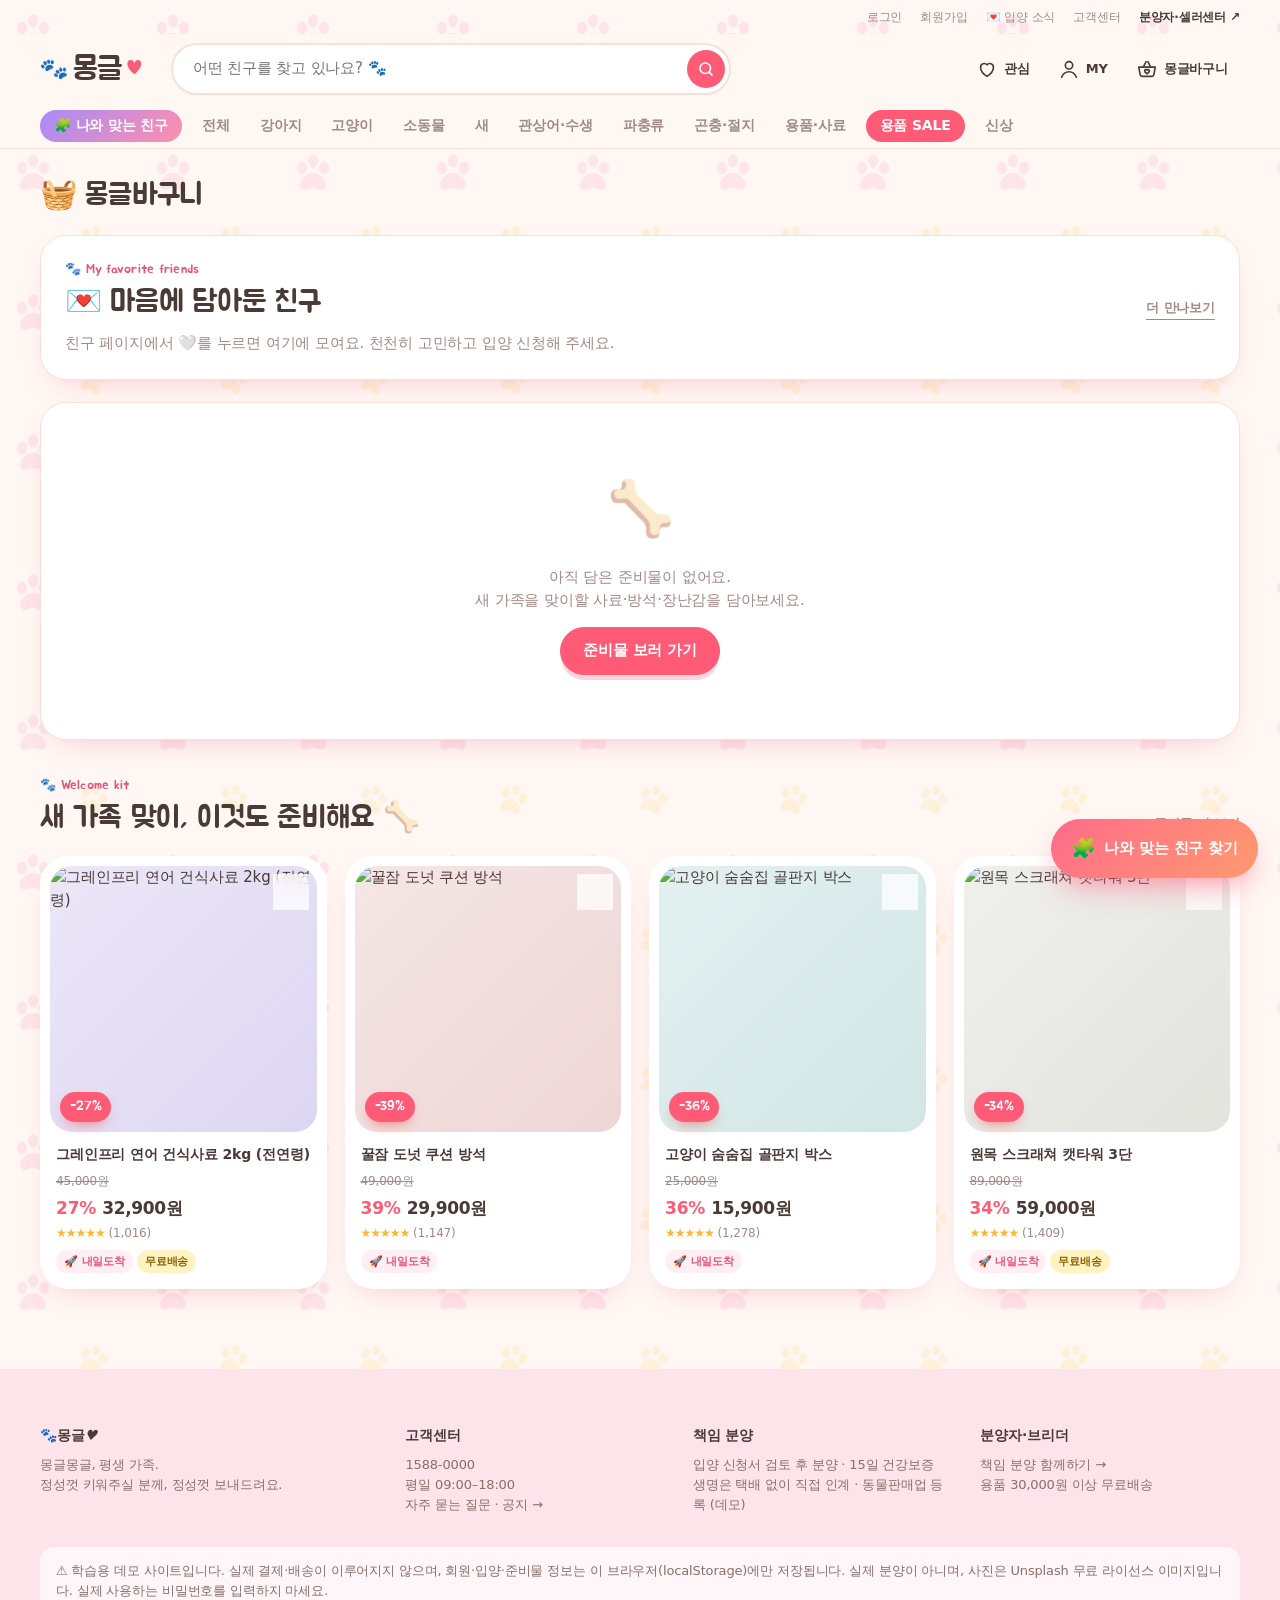
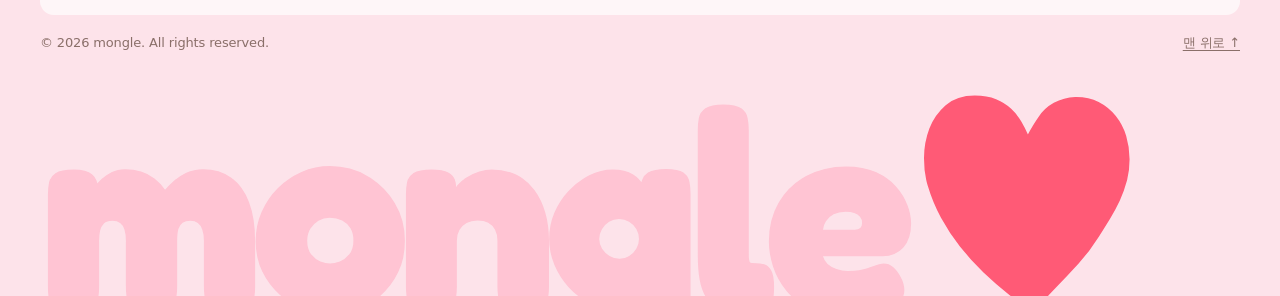
==== commit 9a01b38f: "Anchor dog and cat fees to 2025 Korean market data - Puppies 80만~220만원 using published 2025 ranges (" ====
--- a/cart.html
+++ b/cart.html
@@ -15,16 +15,16 @@
   <link rel="preconnect" href="https://fonts.googleapis.com">
   <link rel="preconnect" href="https://fonts.gstatic.com" crossorigin>
   <link rel="stylesheet" href="https://fonts.googleapis.com/css2?family=Fredoka:wght@500;600;700&family=Jua&display=swap">
-  <link rel="stylesheet" href="css/style.css?v=23">
+  <link rel="stylesheet" href="css/style.css?v=26">
 </head>
 <body>
   <div id="header"></div>
   <main class="container" id="app"></main>
   <div id="footer"></div>
-  <script src="js/data.js?v=23"></script>
-  <script src="js/store.js?v=23"></script>
-  <script src="js/auth.js?v=23"></script>
-  <script src="js/layout.js?v=23"></script>
-  <script src="js/pages/cart.js?v=23"></script>
+  <script src="js/data.js?v=26"></script>
+  <script src="js/store.js?v=26"></script>
+  <script src="js/auth.js?v=26"></script>
+  <script src="js/layout.js?v=26"></script>
+  <script src="js/pages/cart.js?v=26"></script>
 </body>
 </html>
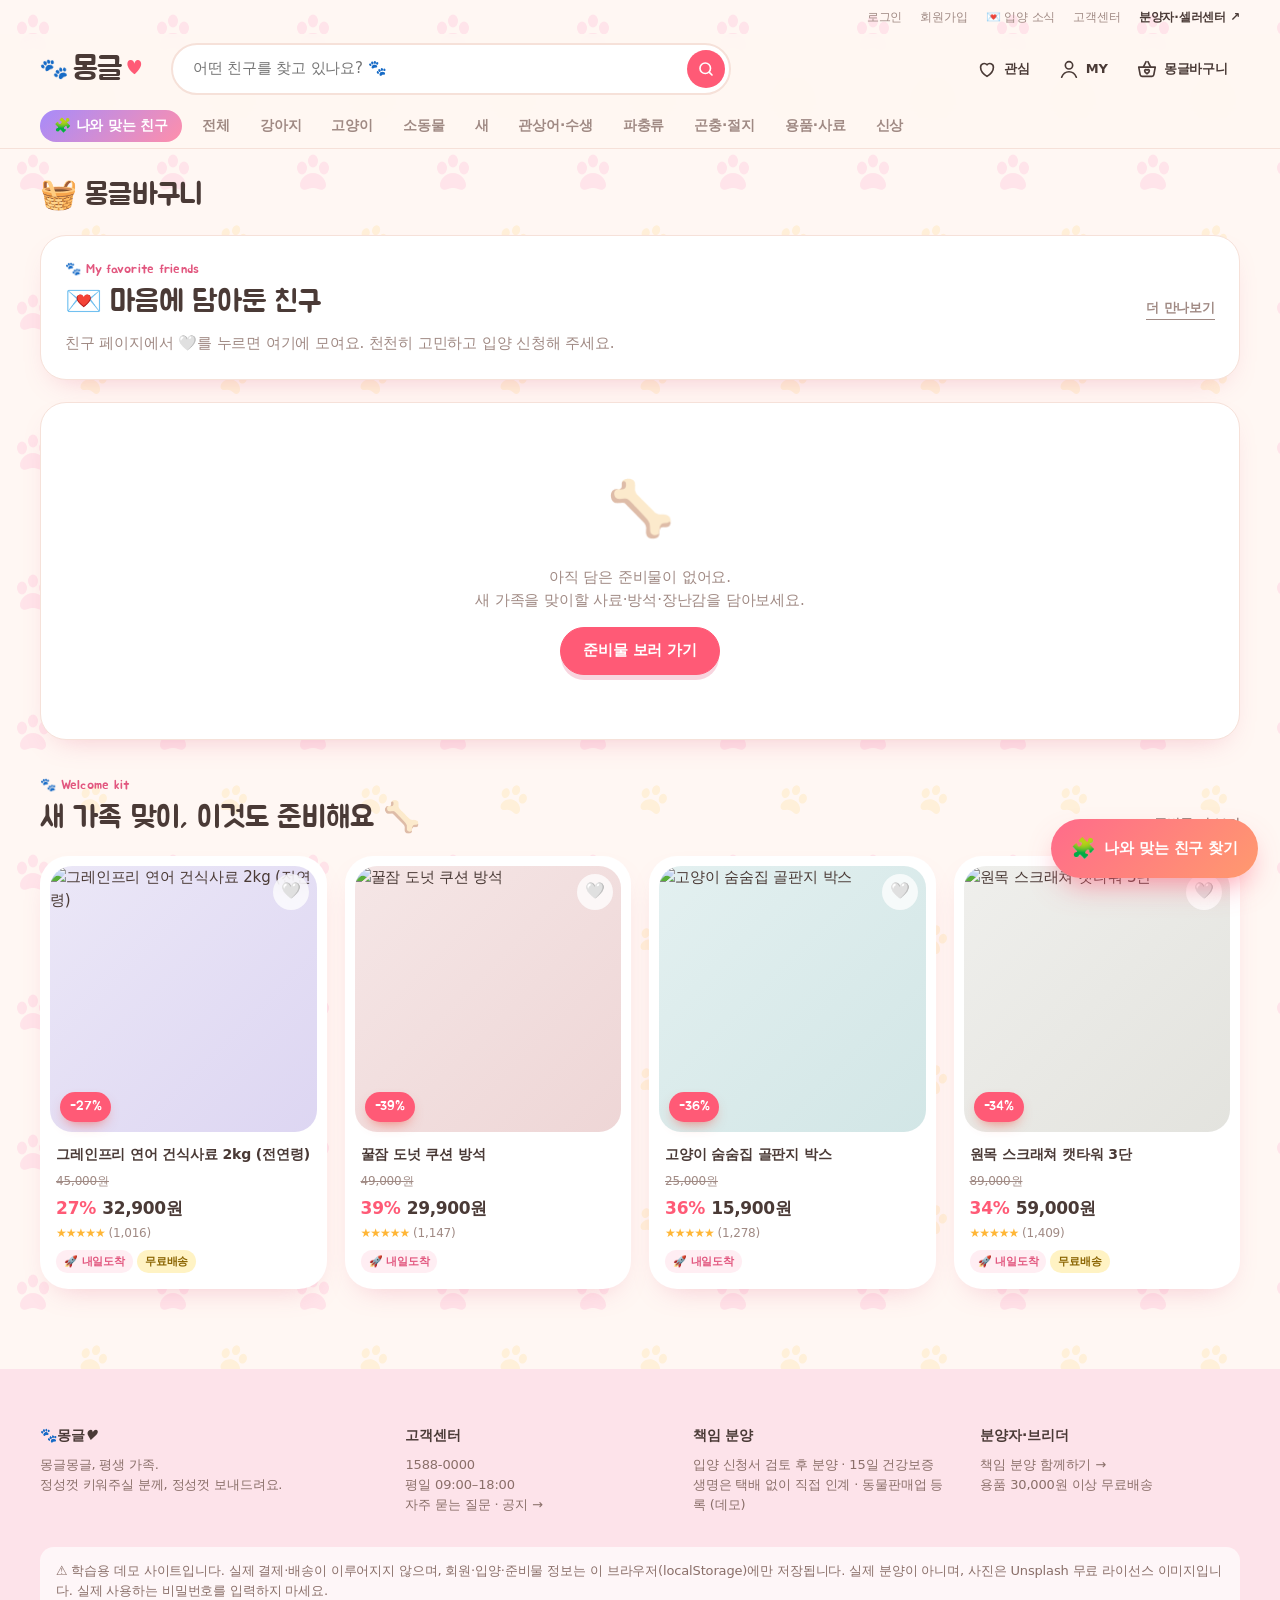
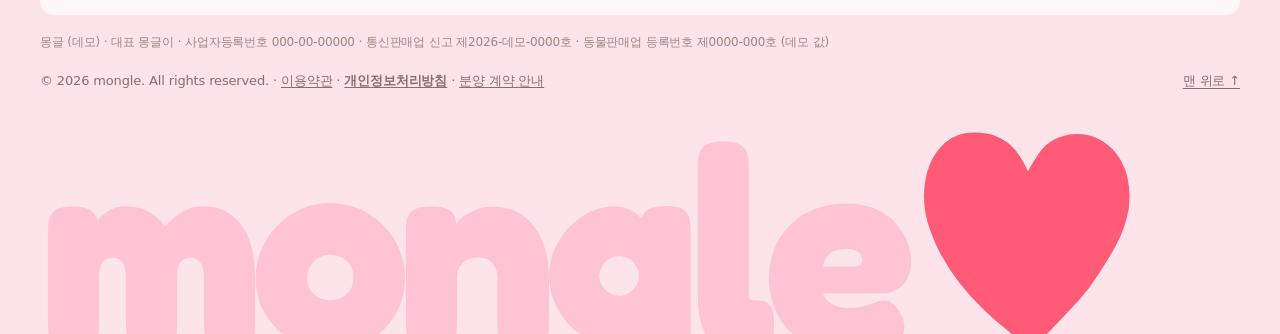
==== commit 1b86313d: "Trust and tone fixes: real reviews only, one pet per page, policies - Remove generated review counts" ====
--- a/cart.html
+++ b/cart.html
@@ -15,16 +15,16 @@
   <link rel="preconnect" href="https://fonts.googleapis.com">
   <link rel="preconnect" href="https://fonts.gstatic.com" crossorigin>
   <link rel="stylesheet" href="https://fonts.googleapis.com/css2?family=Fredoka:wght@500;600;700&family=Jua&display=swap">
-  <link rel="stylesheet" href="css/style.css?v=26">
+  <link rel="stylesheet" href="css/style.css?v=27">
 </head>
 <body>
   <div id="header"></div>
   <main class="container" id="app"></main>
   <div id="footer"></div>
-  <script src="js/data.js?v=26"></script>
-  <script src="js/store.js?v=26"></script>
-  <script src="js/auth.js?v=26"></script>
-  <script src="js/layout.js?v=26"></script>
-  <script src="js/pages/cart.js?v=26"></script>
+  <script src="js/data.js?v=27"></script>
+  <script src="js/store.js?v=27"></script>
+  <script src="js/auth.js?v=27"></script>
+  <script src="js/layout.js?v=27"></script>
+  <script src="js/pages/cart.js?v=27"></script>
 </body>
 </html>
--- a/css/style.css
+++ b/css/style.css
@@ -954,3 +954,16 @@
 .fee-why { font-size: 13px; color: #6f5c57; margin: 6px 0 8px; line-height: 1.55; }
 .fee-inc { display: flex; flex-wrap: wrap; gap: 6px; }
 .fee-inc span { background: #f3faf6; color: #2f7a57; border-radius: 999px; padding: 4px 10px; font-size: 12px; font-weight: 600; }
+
+/* v16: 참고용 사진 안내 */
+.photo-note { font-size: 12px; color: var(--muted); margin: 8px 4px 0; text-align: center; }
+
+/* v16: 홈 정리 · 준비물 혜택 · 정책 */
+.bento-prep { background: linear-gradient(135deg, #fff3c4, #ffe3d2); color: var(--text); }
+.perk-strip { display: flex; flex-wrap: wrap; align-items: center; gap: 8px; background: #fff8f0; border: 1.5px dashed #ffd9b8; border-radius: 18px; padding: 10px 14px; margin: -6px 0 14px; font-size: 13px; font-weight: 600; }
+.perk { border: 1.5px solid var(--line); background: #fff; border-radius: 999px; padding: 6px 12px; font-size: 12px; }
+.perk b { color: var(--hot); margin-right: 2px; }
+.perk:disabled { opacity: .6; cursor: default; }
+.biz-info { margin-top: 18px; font-size: 12px; color: #a0857f; line-height: 1.6; }
+.footer-bottom a { text-decoration: underline; text-underline-offset: 2px; }
+.policy p { line-height: 1.7; }
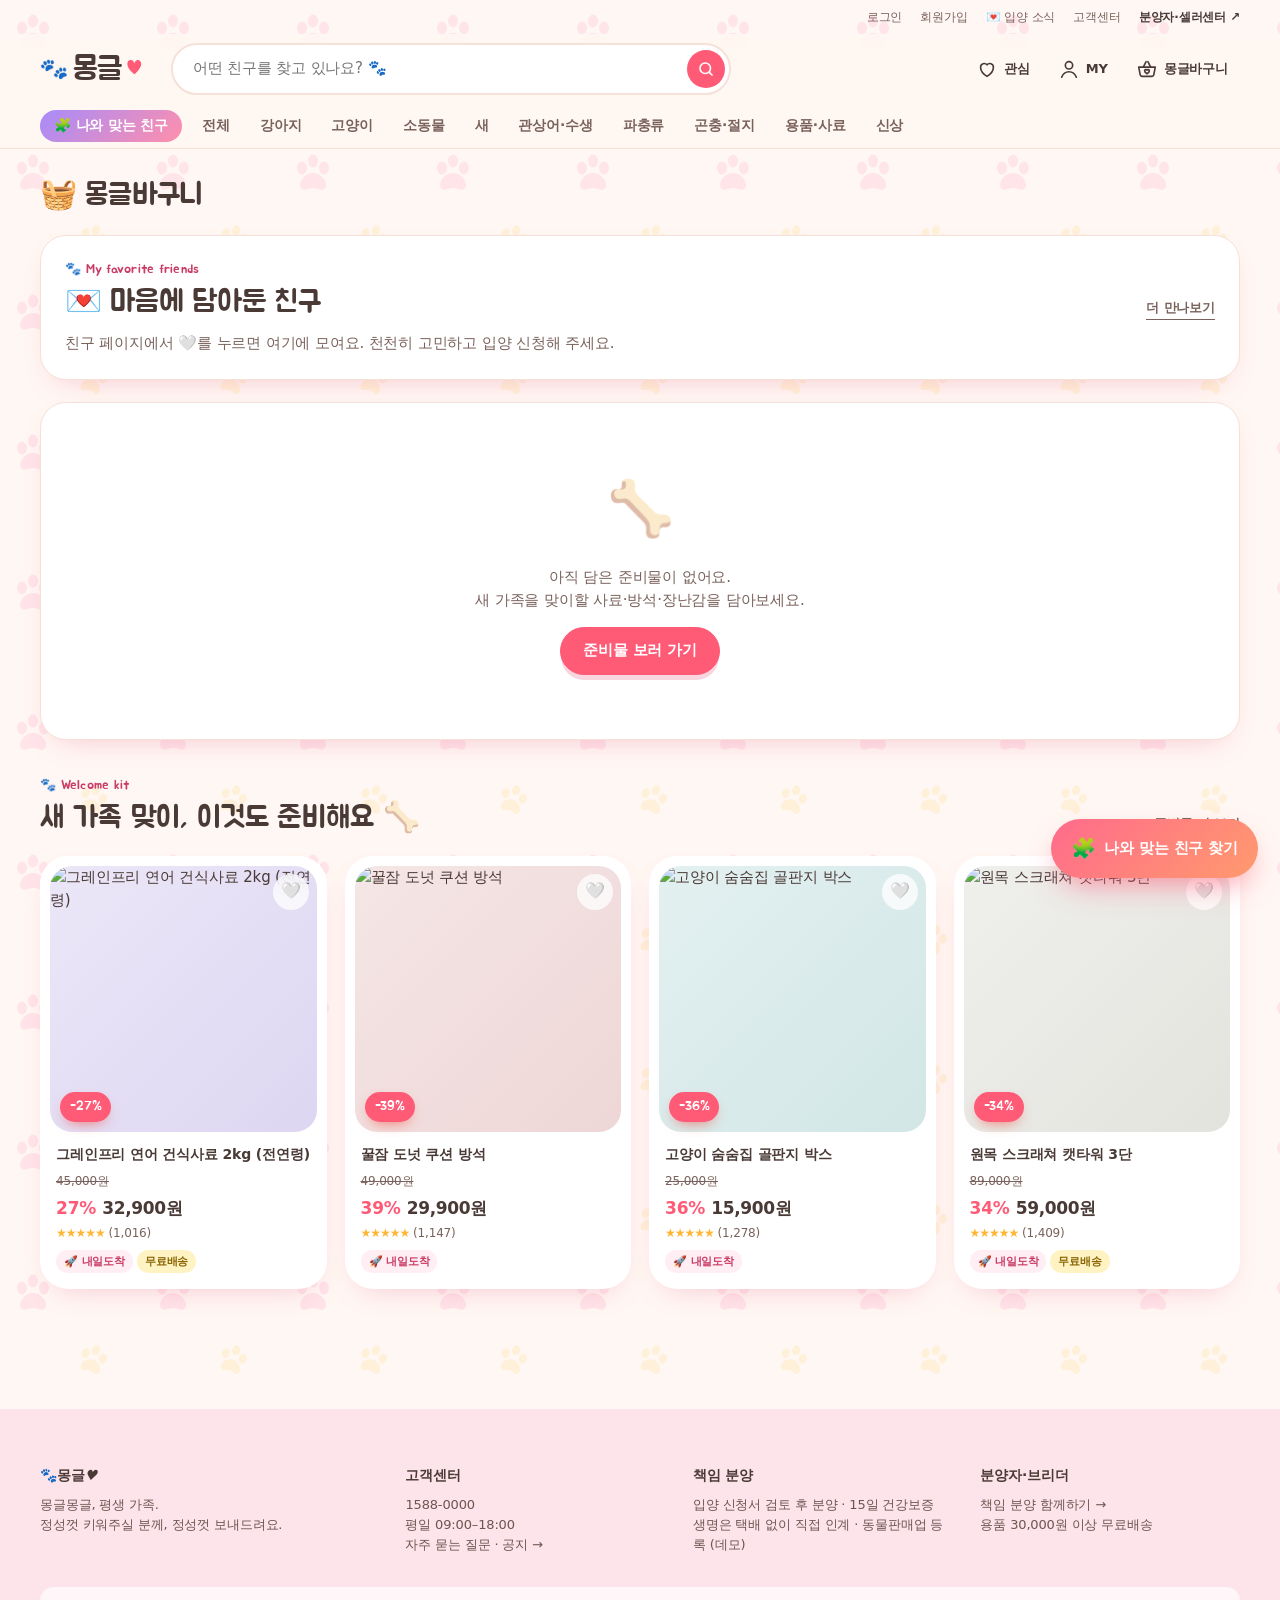
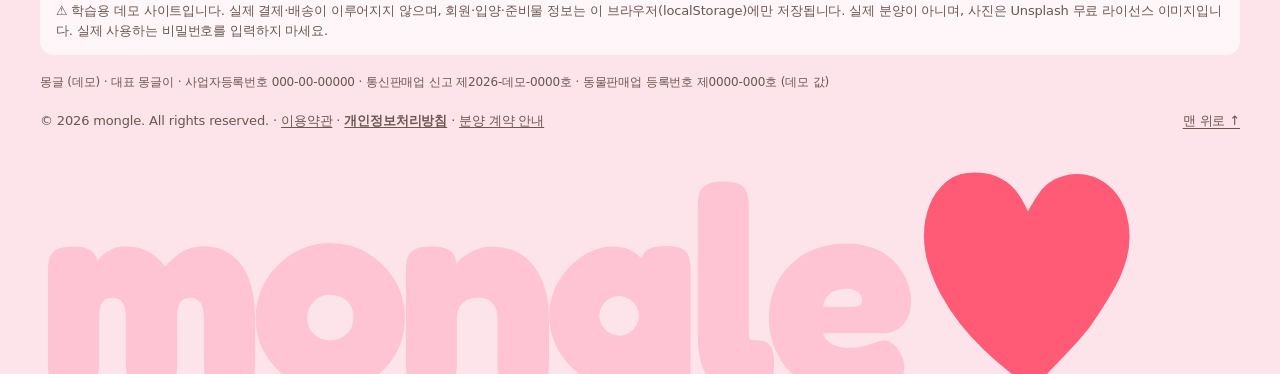
==== commit c5a982de: "Consultation status, breeder form, pet updates, contrast - Show 'in consultation' instead of 'found " ====
--- a/cart.html
+++ b/cart.html
@@ -15,16 +15,16 @@
   <link rel="preconnect" href="https://fonts.googleapis.com">
   <link rel="preconnect" href="https://fonts.gstatic.com" crossorigin>
   <link rel="stylesheet" href="https://fonts.googleapis.com/css2?family=Fredoka:wght@500;600;700&family=Jua&display=swap">
-  <link rel="stylesheet" href="css/style.css?v=27">
+  <link rel="stylesheet" href="css/style.css?v=30">
 </head>
 <body>
   <div id="header"></div>
   <main class="container" id="app"></main>
   <div id="footer"></div>
-  <script src="js/data.js?v=27"></script>
-  <script src="js/store.js?v=27"></script>
-  <script src="js/auth.js?v=27"></script>
-  <script src="js/layout.js?v=27"></script>
-  <script src="js/pages/cart.js?v=27"></script>
+  <script src="js/data.js?v=30"></script>
+  <script src="js/store.js?v=30"></script>
+  <script src="js/auth.js?v=30"></script>
+  <script src="js/layout.js?v=30"></script>
+  <script src="js/pages/cart.js?v=30"></script>
 </body>
 </html>
--- a/css/style.css
+++ b/css/style.css
@@ -967,3 +967,25 @@
 .biz-info { margin-top: 18px; font-size: 12px; color: #a0857f; line-height: 1.6; }
 .footer-bottom a { text-decoration: underline; text-underline-offset: 2px; }
 .policy p { line-height: 1.7; }
+
+/* v17: 입양 상담 중 · 근황 · 떠 있는 버튼 정리 · 글자 대비 */
+:root {
+  --muted: #7a625c;      /* 크림 바탕에서 대비 약 5:1 */
+  --forest: #c93c66;     /* 작은 분홍 글씨도 또렷하게 */
+}
+.footer { color: #6e5550; }
+.footer .notice, .footer .link-btn, .biz-info { color: #6e5550; }
+.bento-main p, .cta-band p, .quiz-band p, .seller-top > div { color: #6f5650; }
+.pet-note { color: #6a5550; }
+.fee-why { color: #5f4c47; }
+.tag-pend { background: #ece4ff; color: #5b3fb8; }
+.soldout-cover.pend { background: rgba(167, 139, 250, .55); }
+.story-review { padding: 14px 0; }
+.story-photo { max-width: 220px; border-radius: 16px; margin-top: 8px; display: block; }
+.has-fab main.container { padding-bottom: 120px; }
+@media (max-width: 640px) {
+  .quiz-fab { padding: 0; width: 54px; height: 54px; justify-content: center; border-radius: 50%; right: 12px; bottom: 12px; }
+  .quiz-fab .fab-text { display: none; }
+  .quiz-fab .fab-ico { font-size: 24px; }
+  .has-fab main.container { padding-bottom: 96px; }
+}
